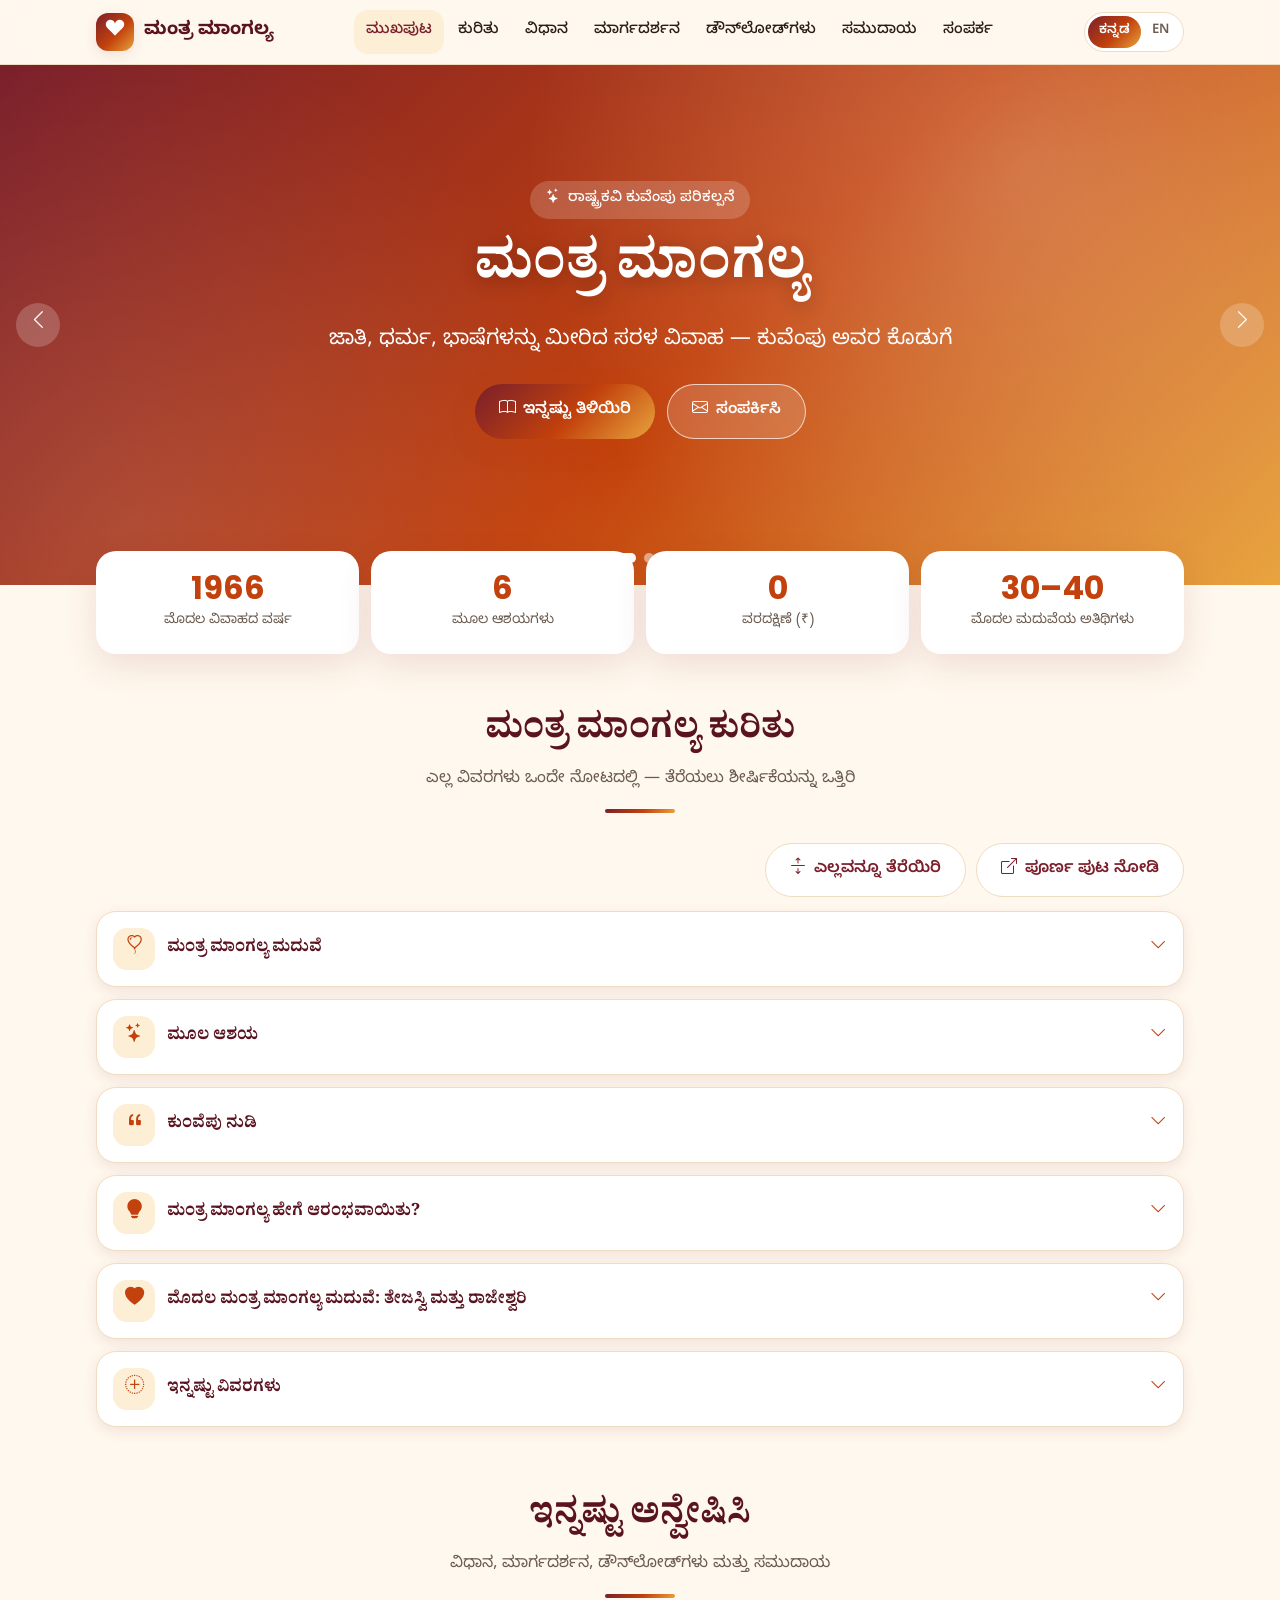
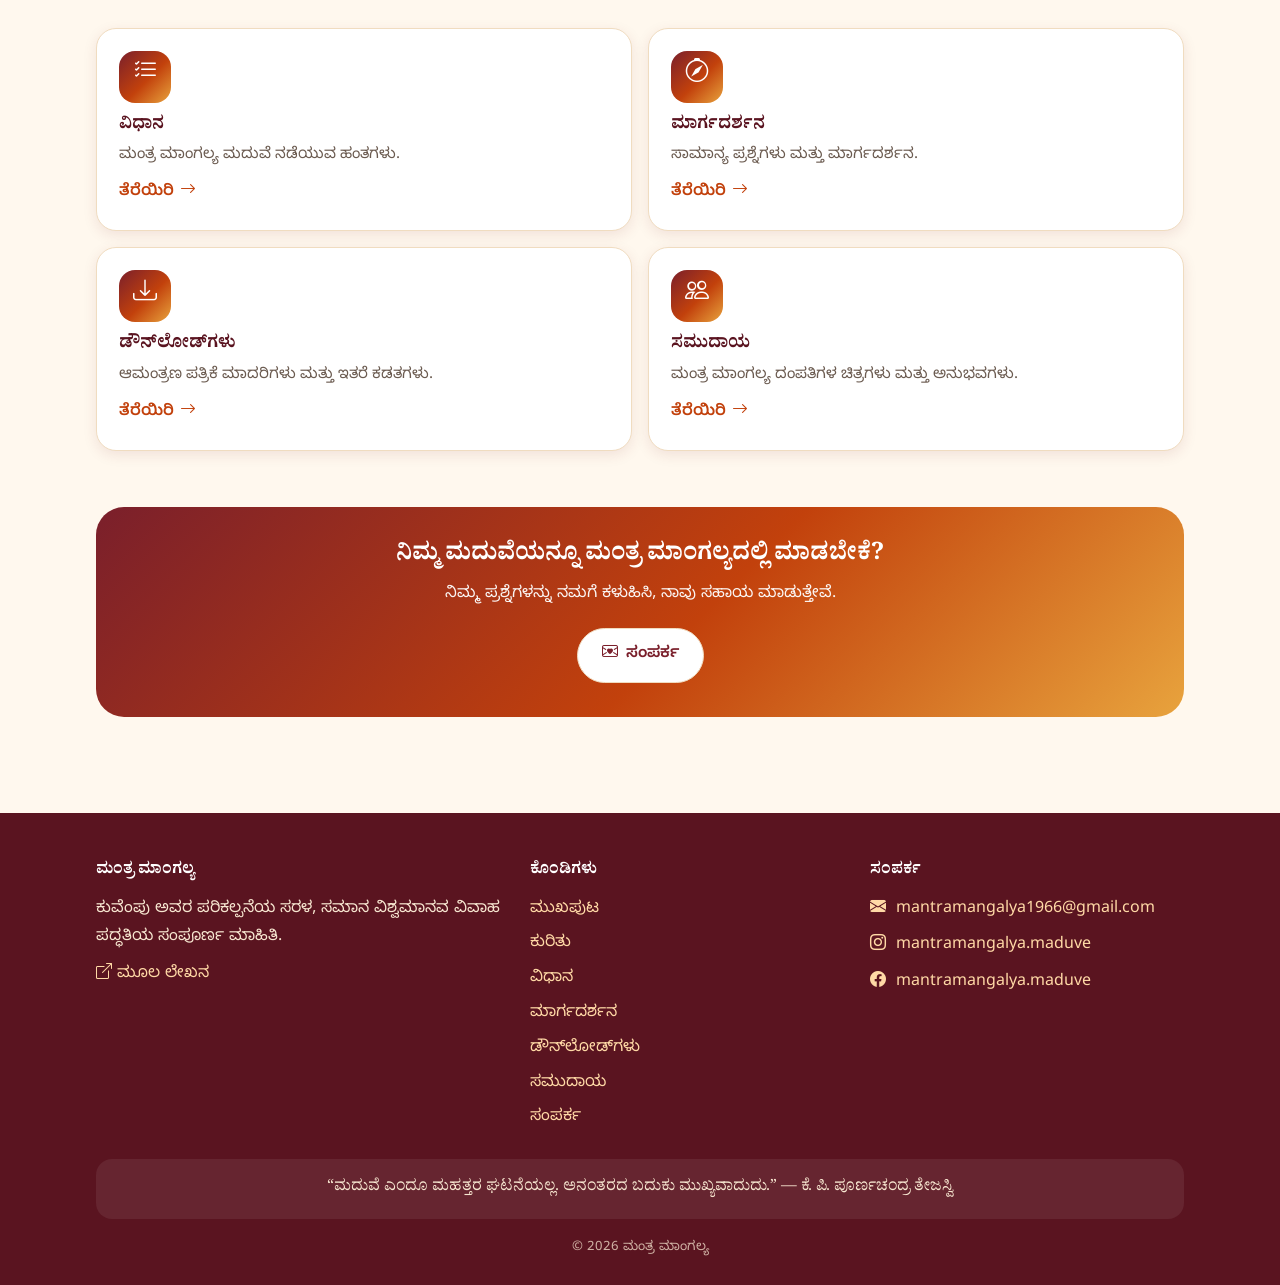
==== frontend/index.html @ cd2348ca "Add files via upload" ====
<!DOCTYPE html>
<html lang="kn">
<head>
<meta charset="utf-8">
<meta name="viewport" content="width=device-width, initial-scale=1, viewport-fit=cover">
<title>ಮಂತ್ರ ಮಾಂಗಲ್ಯ | Mantra Mangalya</title>
<meta name="description" content="ಮಂತ್ರ ಮಾಂಗಲ್ಯ — ಕುವೆಂಪು ಅವರ ಸರಳ ವಿಶ್ವಮಾನವ ವಿವಾಹ ಪದ್ಧತಿ. Mantra Mangalya — Kuvempu's simple universal wedding tradition.">
<meta name="theme-color" content="#7a1f2b">
<link rel="icon" href="favicon.svg" type="image/svg+xml">
<link rel="preconnect" href="https://fonts.googleapis.com"><link rel="preconnect" href="https://fonts.gstatic.com" crossorigin>
<link href="https://fonts.googleapis.com/css2?family=Noto+Sans+Kannada:wght@400;500;700&family=Noto+Serif+Kannada:wght@600;700&family=Poppins:wght@400;600;700&display=swap" rel="stylesheet">
<link rel="stylesheet" href="https://cdn.jsdelivr.net/npm/bootstrap-icons@1.11.3/font/bootstrap-icons.min.css">
<link rel="stylesheet" href="css/style.css">
</head>
<body data-page="home">
<div id="app-header"></div>
<main id="main">
  <section class="hero" id="heroSlider" aria-roledescription="carousel">
    <span class="float f1"></span><span class="float f2"></span><span class="float f3"></span>
    <div class="slides">
      <div class="slide"><div class="wrap">
        <span class="badge"><i class="bi bi-stars"></i><span data-i18n="hero.s1.badge"></span></span>
        <h1 data-i18n="hero.s1.title"></h1><p data-i18n="hero.s1.text"></p>
        <div class="ctas"><a class="btn btn-primary" href="#about"><i class="bi bi-book"></i><span data-i18n="hero.cta1"></span></a><a class="btn btn-ghost" href="contact.html"><i class="bi bi-envelope"></i><span data-i18n="hero.cta2"></span></a></div>
      </div></div>
      <div class="slide"><div class="wrap">
        <span class="badge"><i class="bi bi-calendar-heart"></i><span data-i18n="hero.s2.badge"></span></span>
        <h2 data-i18n="hero.s2.title"></h2><p data-i18n="hero.s2.text"></p>
        <div class="ctas"><a class="btn btn-primary" href="about.html#first"><i class="bi bi-heart-fill"></i><span data-i18n="hero.cta1"></span></a></div>
      </div></div>
      <div class="slide"><div class="wrap">
        <span class="badge"><i class="bi bi-quote"></i><span data-i18n="hero.s3.badge"></span></span>
        <h2 data-i18n="hero.s3.title"></h2><p data-i18n="hero.s3.text"></p>
        <div class="ctas"><a class="btn btn-primary" href="about.html"><i class="bi bi-arrow-right-circle"></i><span data-i18n="hero.cta1"></span></a></div>
      </div></div>
    </div>
    <button class="s-arrow s-prev" data-i18n-aria="slider.prev" aria-label="Previous"><i class="bi bi-chevron-left"></i></button>
    <button class="s-arrow s-next" data-i18n-aria="slider.next" aria-label="Next"><i class="bi bi-chevron-right"></i></button>
    <div class="dots"></div>
  </section>

  <div class="wrap stats"><div class="stats-grid">
    <div class="stat reveal"><b data-count="1966">0</b><span data-i18n="stat.year"></span></div>
    <div class="stat reveal"><b data-count="6">0</b><span data-i18n="stat.ideals"></span></div>
    <div class="stat reveal"><b data-count="0">0</b><span data-i18n="stat.dowry"></span></div>
    <div class="stat reveal"><b>30–40</b><span data-i18n="stat.guests"></span></div>
  </div></div>

  <section class="block" id="about"><div class="wrap">
    <div class="sec-head"><h2 data-i18n="home.about.title"></h2><p data-i18n="home.about.sub"></p></div>
    <div class="acc-tools">
      <button class="btn btn-light" id="expandAll"><i class="bi bi-arrows-expand"></i><span data-i18n="btn.expand"></span></button>
      <a class="btn btn-light" href="about.html"><i class="bi bi-box-arrow-up-right"></i><span data-i18n="btn.readfull"></span></a>
    </div>
    <div id="aboutBox" data-mode="accordion"></div>
  </div></section>

  <section class="block" style="padding-top:0"><div class="wrap">
    <div class="sec-head"><h2 data-i18n="home.explore.title"></h2><p data-i18n="home.explore.sub"></p></div>
    <div class="cards">
      <a class="card reveal" href="procedure.html"><div class="ic"><i class="bi bi-list-check"></i></div><h3 data-i18n="nav.procedure"></h3><p data-i18n="card.procedure"></p><span class="more"><span data-i18n="card.open"></span> <i class="bi bi-arrow-right"></i></span></a>
      <a class="card reveal" href="guidance.html"><div class="ic"><i class="bi bi-compass"></i></div><h3 data-i18n="nav.guidance"></h3><p data-i18n="card.guidance"></p><span class="more"><span data-i18n="card.open"></span> <i class="bi bi-arrow-right"></i></span></a>
      <a class="card reveal" href="downloads.html"><div class="ic"><i class="bi bi-download"></i></div><h3 data-i18n="nav.downloads"></h3><p data-i18n="card.downloads"></p><span class="more"><span data-i18n="card.open"></span> <i class="bi bi-arrow-right"></i></span></a>
      <a class="card reveal" href="community.html"><div class="ic"><i class="bi bi-people"></i></div><h3 data-i18n="nav.community"></h3><p data-i18n="card.community"></p><span class="more"><span data-i18n="card.open"></span> <i class="bi bi-arrow-right"></i></span></a>
    </div>
  </div></section>

  <section class="block" style="padding-top:0"><div class="wrap"><div class="cta-band reveal">
    <h2 data-i18n="cta.title"></h2><p data-i18n="cta.text"></p>
    <a class="btn btn-light" href="contact.html"><i class="bi bi-envelope-heart"></i><span data-i18n="nav.contact"></span></a>
  </div></div></section>
</main>
<div id="app-footer"></div>
<script src="js/config.js"></script>
<script src="js/i18n.js"></script>
<script src="js/about-content.js"></script>
<script src="js/app.js"></script>
</body>
</html>
---- frontend/css/style.css ----
/* Mantra Mangalya - mobile-first styles */
:root{
  --saffron:#e8590c;--saffron-d:#c2410c;--maroon:#7a1f2b;--maroon-d:#5a1420;--gold:#d9a441;
  --cream:#fff8ee;--cream-2:#fdeed6;--ink:#2b1d16;--muted:#6b5b50;--card:#ffffff;--line:#f0dcc0;
  --radius:20px;--shadow:0 12px 34px rgba(122,31,43,.12);--shadow-s:0 4px 14px rgba(122,31,43,.10);
  --grad:linear-gradient(135deg,#7a1f2b 0%,#c2410c 55%,#e8a33d 100%);
  --wrap:1120px;
}
*,*::before,*::after{box-sizing:border-box;margin:0;padding:0}
html{scroll-behavior:smooth;-webkit-text-size-adjust:100%;scroll-padding-top:84px}
body{font-family:'Noto Sans Kannada','Poppins',system-ui,-apple-system,'Segoe UI',sans-serif;background:var(--cream);color:var(--ink);line-height:1.8;overflow-x:hidden;font-size:16px}
img{max-width:100%;display:block}
a{color:var(--maroon);text-decoration:none}
button{font:inherit;cursor:pointer;border:0;background:none;color:inherit}
h1,h2,h3{font-family:'Noto Serif Kannada','Poppins',serif;line-height:1.35;color:var(--maroon-d)}
.wrap{width:100%;max-width:var(--wrap);margin:0 auto;padding:0 16px}
.sr-only{position:absolute;width:1px;height:1px;overflow:hidden;clip:rect(0 0 0 0)}
:focus-visible{outline:3px solid var(--gold);outline-offset:2px}

/* Header */
.site-header{position:sticky;top:0;z-index:50;background:rgba(255,248,238,.88);backdrop-filter:blur(14px);-webkit-backdrop-filter:blur(14px);border-bottom:1px solid var(--line);transition:box-shadow .3s}
.site-header.scrolled{box-shadow:var(--shadow-s)}
.bar{display:flex;align-items:center;justify-content:space-between;height:64px;gap:10px}
.brand{display:flex;align-items:center;gap:10px;font-weight:700;font-size:1.15rem;color:var(--maroon-d)}
.brand-mark{width:38px;height:38px;border-radius:12px;background:var(--grad);display:grid;place-items:center;color:#fff;font-size:1.15rem;box-shadow:var(--shadow-s)}
.actions{display:flex;align-items:center;gap:8px}
.lang-toggle{display:flex;background:#fff;border:1px solid var(--line);border-radius:999px;padding:3px;font-size:.82rem;font-weight:600}
.lang-toggle span{padding:4px 11px;border-radius:999px;transition:.25s;color:var(--muted)}
.lang-toggle span.on{background:var(--grad);color:#fff}
.burger{width:42px;height:42px;border-radius:12px;font-size:1.6rem;display:grid;place-items:center;background:#fff;border:1px solid var(--line)}
.nav{position:fixed;inset:64px 0 auto 0;background:var(--cream);padding:10px 16px 20px;display:flex;flex-direction:column;gap:4px;transform:translateY(-12px);opacity:0;visibility:hidden;transition:.28s;border-bottom:1px solid var(--line);box-shadow:var(--shadow)}
.nav.open{transform:none;opacity:1;visibility:visible}
.nav a{display:flex;align-items:center;gap:10px;padding:12px 14px;border-radius:14px;font-weight:500;color:var(--ink)}
.nav a i{color:var(--saffron);font-size:1.1rem}
.nav a.active,.nav a:hover{background:var(--cream-2);color:var(--maroon)}
@media(min-width:900px){
  .burger{display:none}
  .nav{position:static;flex-direction:row;padding:0;opacity:1;visibility:visible;transform:none;background:none;border:0;box-shadow:none;gap:2px}
  .nav a{padding:8px 12px;font-size:.95rem}
  .nav a i{display:none}
}

/* Buttons */
.btn{display:inline-flex;align-items:center;justify-content:center;gap:8px;padding:12px 24px;border-radius:999px;font-weight:600;transition:transform .2s,box-shadow .2s,background .2s;position:relative;overflow:hidden}
.btn:active{transform:scale(.97)}
.btn-primary{background:var(--grad);color:#fff;box-shadow:0 8px 22px rgba(194,65,12,.35)}
.btn-primary:hover{transform:translateY(-2px);box-shadow:0 12px 28px rgba(194,65,12,.45)}
.btn-ghost{background:rgba(255,255,255,.15);color:#fff;border:1.5px solid rgba(255,255,255,.7)}
.btn-ghost:hover{background:rgba(255,255,255,.28)}
.btn-light{background:#fff;color:var(--maroon);border:1px solid var(--line)}
.btn-light:hover{background:var(--cream-2)}
.btn[disabled]{opacity:.7;pointer-events:none}

/* Hero slider */
.hero{position:relative;overflow:hidden;background:var(--maroon-d);color:#fff;min-height:520px}
.slides{position:relative;min-height:520px}
.slide{position:absolute;inset:0;display:flex;align-items:center;opacity:0;visibility:hidden;transition:opacity .9s,visibility .9s;background:var(--grad)}
.slide:nth-child(2){background:linear-gradient(135deg,#3b0f18,#8a2a2f 50%,#d9a441)}
.slide:nth-child(3){background:linear-gradient(135deg,#7c2d12,#e8590c 60%,#fbbf24)}
.slide.on{opacity:1;visibility:visible}
.slide::before{content:"";position:absolute;inset:0;background:radial-gradient(circle at 80% 20%,rgba(255,255,255,.22),transparent 45%),radial-gradient(circle at 10% 90%,rgba(255,255,255,.12),transparent 40%)}
.slide .wrap{position:relative;padding-top:40px;padding-bottom:70px;max-width:860px;text-align:center}
.slide h1,.slide h2{color:#fff;font-size:clamp(1.9rem,6.5vw,3.4rem);margin-bottom:14px;text-shadow:0 3px 18px rgba(0,0,0,.25)}
.slide p{font-size:clamp(1rem,3.2vw,1.3rem);opacity:.96;max-width:680px;margin:0 auto 24px}
.slide .ctas{display:flex;gap:12px;justify-content:center;flex-wrap:wrap}
.slide .badge{display:inline-flex;gap:8px;align-items:center;background:rgba(255,255,255,.18);padding:6px 16px;border-radius:999px;margin-bottom:16px;font-size:.9rem;font-weight:500}
.slide.on .wrap>*{animation:rise .8s both}
.slide.on .wrap>*:nth-child(2){animation-delay:.12s}.slide.on .wrap>*:nth-child(3){animation-delay:.24s}.slide.on .wrap>*:nth-child(4){animation-delay:.36s}
.s-arrow{position:absolute;top:50%;transform:translateY(-50%);width:44px;height:44px;border-radius:50%;background:rgba(255,255,255,.2);color:#fff;font-size:1.3rem;display:none;place-items:center;z-index:3;backdrop-filter:blur(6px)}
.s-arrow:hover{background:rgba(255,255,255,.35)}
.s-prev{left:16px}.s-next{right:16px}
@media(min-width:700px){.s-arrow{display:grid}}
.dots{position:absolute;bottom:22px;left:0;right:0;display:flex;justify-content:center;gap:8px;z-index:3}
.dots button{width:10px;height:10px;border-radius:99px;background:rgba(255,255,255,.5);transition:.3s}
.dots button.on{width:28px;background:#fff}
.float{position:absolute;border-radius:50%;background:rgba(255,255,255,.08);animation:floaty 9s ease-in-out infinite;pointer-events:none}
.f1{width:180px;height:180px;top:-50px;left:-40px}.f2{width:120px;height:120px;bottom:30px;right:6%;animation-delay:-3s}.f3{width:70px;height:70px;top:35%;right:20%;animation-delay:-5s}
@keyframes floaty{50%{transform:translateY(-22px) scale(1.06)}}
@keyframes rise{from{opacity:0;transform:translateY(24px)}to{opacity:1;transform:none}}

/* Sections */
section.block{padding:56px 0}
.sec-head{text-align:center;margin-bottom:30px}
.sec-head h2{font-size:clamp(1.5rem,5vw,2.2rem)}
.sec-head p{color:var(--muted);max-width:620px;margin:8px auto 0}
.sec-head::after{content:"";display:block;width:70px;height:4px;border-radius:9px;background:var(--grad);margin:14px auto 0}
.page-hero{background:var(--grad);color:#fff;text-align:center;padding:48px 0 54px;position:relative;overflow:hidden}
.page-hero h1{color:#fff;font-size:clamp(1.8rem,6vw,2.8rem)}
.page-hero p{opacity:.95;max-width:640px;margin:8px auto 0}
.page-hero .ic{width:64px;height:64px;border-radius:20px;background:rgba(255,255,255,.2);display:grid;place-items:center;font-size:1.9rem;margin:0 auto 14px;animation:floaty 6s ease-in-out infinite}

/* Stats */
.stats{margin-top:-34px;position:relative;z-index:4}
.stats-grid{display:grid;grid-template-columns:repeat(2,1fr);gap:12px}
.stat{background:#fff;border-radius:var(--radius);padding:18px 10px;text-align:center;box-shadow:var(--shadow)}
.stat b{display:block;font-family:'Poppins',sans-serif;font-size:2rem;color:var(--saffron-d);line-height:1.2}
.stat span{font-size:.85rem;color:var(--muted)}
@media(min-width:760px){.stats-grid{grid-template-columns:repeat(4,1fr)}}

/* Accordion */
.acc-tools{display:flex;justify-content:flex-end;gap:10px;margin-bottom:14px}
.acc{background:#fff;border:1px solid var(--line);border-radius:var(--radius);margin-bottom:12px;box-shadow:var(--shadow-s);overflow:hidden;transition:box-shadow .3s}
.acc.open{box-shadow:var(--shadow);border-color:#e8c48a}
.acc-head{width:100%;display:flex;align-items:center;gap:12px;padding:16px;text-align:left;font-weight:700;font-size:1.05rem;color:var(--maroon-d)}
.acc-ic{flex:none;width:42px;height:42px;border-radius:14px;background:var(--cream-2);display:grid;place-items:center;color:var(--saffron-d);font-size:1.2rem}
.acc-title{flex:1;font-family:'Noto Serif Kannada','Poppins',serif;line-height:1.4}
.chev{transition:transform .35s;color:var(--saffron-d)}
.acc.open .chev{transform:rotate(180deg)}
.acc-panel{display:grid;grid-template-rows:0fr;transition:grid-template-rows .4s ease}
.acc.open .acc-panel{grid-template-rows:1fr}
.acc-inner{overflow:hidden;min-height:0}
.acc-body{padding:4px 18px 22px}

/* About content */
.about-sec{background:#fff;border:1px solid var(--line);border-radius:var(--radius);padding:24px 18px;margin-bottom:22px;box-shadow:var(--shadow-s)}
.about-sec>h2{display:flex;align-items:center;gap:12px;font-size:1.35rem;margin-bottom:14px}
.about-sec>h2 .acc-ic{width:46px;height:46px}
.prose p{margin-bottom:14px;text-align:justify;hyphens:auto}
.prose p:last-child{margin-bottom:0}
.img-frame{position:relative;border-radius:16px;overflow:hidden;background:linear-gradient(135deg,var(--cream-2),#fff);border:1px dashed #e8c48a;aspect-ratio:4/3;box-shadow:var(--shadow-s)}
.img-frame img{width:100%;height:100%;object-fit:cover;transition:transform .6s}
.img-frame:hover img{transform:scale(1.04)}
.img-frame figcaption{position:absolute;left:0;right:0;bottom:0;padding:8px 12px;background:linear-gradient(transparent,rgba(0,0,0,.6));color:#fff;font-size:.82rem}
.img-frame.tall{aspect-ratio:3/4}
.img-frame.wide{aspect-ratio:16/10}
.split{display:grid;gap:20px;align-items:start}
@media(min-width:800px){.split{grid-template-columns:320px 1fr}.split.rev{grid-template-columns:1fr 320px}.split.rev>:first-child{order:2}}
.gallery2{display:grid;grid-template-columns:1fr;gap:14px;margin-bottom:18px}
@media(min-width:640px){.gallery2{grid-template-columns:1fr 1fr}}
.ideals{display:grid;gap:12px}
@media(min-width:640px){.ideals{grid-template-columns:1fr 1fr}}
.ideal{display:flex;gap:12px;padding:14px;border-radius:16px;background:var(--cream);border:1px solid var(--line);transition:transform .25s,box-shadow .25s}
.ideal:hover{transform:translateY(-3px);box-shadow:var(--shadow-s)}
.ideal i{flex:none;width:40px;height:40px;border-radius:12px;background:var(--grad);color:#fff;display:grid;place-items:center;font-size:1.1rem}
.ideal h3{font-size:1rem;margin-bottom:2px}
.ideal p{font-size:.93rem;color:var(--muted);line-height:1.6}
blockquote.quote{position:relative;padding:22px 20px 20px 22px;background:linear-gradient(135deg,#fff3dc,#fff);border-left:5px solid var(--saffron);border-radius:0 16px 16px 0;font-family:'Noto Serif Kannada',serif;font-size:1.02rem;color:var(--maroon-d);text-align:justify}
blockquote.quote::before{content:"\201C";position:absolute;top:-6px;left:10px;font-size:3.5rem;color:var(--gold);opacity:.6;line-height:1}
.placeholder-box{border:2px dashed #e8c48a;border-radius:16px;padding:26px 16px;text-align:center;color:var(--muted);background:repeating-linear-gradient(45deg,#fffaf1,#fffaf1 12px,#fff6e6 12px,#fff6e6 24px)}
.placeholder-box i{font-size:2rem;color:var(--saffron);display:block;margin-bottom:6px}

/* Cards */
.cards{display:grid;gap:16px;grid-template-columns:1fr}
@media(min-width:600px){.cards{grid-template-columns:repeat(2,1fr)}}
@media(min-width:960px){.cards.c3{grid-template-columns:repeat(3,1fr)}}
.card{background:#fff;border:1px solid var(--line);border-radius:var(--radius);padding:22px;box-shadow:var(--shadow-s);transition:transform .3s,box-shadow .3s;display:block;color:inherit}
a.card:hover,.card.hover:hover{transform:translateY(-6px);box-shadow:var(--shadow)}
.card .ic{width:52px;height:52px;border-radius:16px;background:var(--grad);color:#fff;display:grid;place-items:center;font-size:1.5rem;margin-bottom:12px}
.card h3{font-size:1.1rem;margin-bottom:6px}
.card p{color:var(--muted);font-size:.95rem;line-height:1.65}
.card .more{display:inline-flex;gap:6px;align-items:center;margin-top:10px;font-weight:600;color:var(--saffron-d)}

/* CTA band */
.cta-band{background:var(--grad);color:#fff;border-radius:28px;padding:34px 20px;text-align:center;position:relative;overflow:hidden}
.cta-band h2{color:#fff;font-size:1.5rem;margin-bottom:8px}
.cta-band p{opacity:.95;margin-bottom:18px}

/* Timeline (procedure) */
.timeline{position:relative;padding-left:34px}
.timeline::before{content:"";position:absolute;left:14px;top:6px;bottom:6px;width:3px;background:linear-gradient(var(--saffron),var(--gold));border-radius:9px}
.tl-item{position:relative;background:#fff;border:1px solid var(--line);border-radius:var(--radius);padding:18px;margin-bottom:16px;box-shadow:var(--shadow-s)}
.tl-item .n{position:absolute;left:-34px;top:16px;width:30px;height:30px;border-radius:50%;background:var(--grad);color:#fff;display:grid;place-items:center;font-weight:700;font-size:.85rem;font-family:'Poppins',sans-serif;box-shadow:0 0 0 5px var(--cream)}
.tl-item h3{font-size:1.05rem;display:flex;align-items:center;gap:8px;margin-bottom:4px}
.tl-item h3 i{color:var(--saffron)}
.tl-item p{color:var(--muted);font-size:.95rem}
.soon{display:inline-block;margin-top:8px;padding:2px 12px;border-radius:99px;background:var(--cream-2);color:var(--saffron-d);font-size:.78rem;font-weight:600}

/* Downloads / community */
.toolbar{display:flex;flex-wrap:wrap;gap:10px;margin-bottom:18px}
.search{flex:1 1 220px;position:relative}
.search i{position:absolute;left:14px;top:50%;transform:translateY(-50%);color:var(--muted)}
.search input{width:100%;padding:12px 14px 12px 40px;border-radius:999px;border:1.5px solid var(--line);background:#fff;font:inherit}
.chips{display:flex;gap:8px;flex-wrap:wrap}
.chip{padding:8px 16px;border-radius:999px;background:#fff;border:1.5px solid var(--line);font-size:.88rem;font-weight:500;transition:.2s}
.chip.on{background:var(--grad);color:#fff;border-color:transparent}
.file{display:flex;flex-direction:column}
.file .thumb{aspect-ratio:16/10;border-radius:14px;background:var(--cream-2);margin-bottom:12px;overflow:hidden;display:grid;place-items:center;font-size:2.6rem;color:var(--saffron)}
.file .thumb img{width:100%;height:100%;object-fit:cover}
.file h3{font-size:1rem;word-break:break-word;margin-bottom:2px}
.file .meta{font-size:.8rem;color:var(--muted);margin-bottom:12px}
.file .row{display:flex;gap:8px;margin-top:auto}
.file .btn{padding:8px 16px;font-size:.88rem;flex:1}
.skeleton{background:linear-gradient(90deg,#f5e7cf 25%,#fff3df 37%,#f5e7cf 63%);background-size:400% 100%;animation:shimmer 1.4s infinite;border-radius:var(--radius);min-height:210px}
@keyframes shimmer{0%{background-position:100% 50%}100%{background-position:0 50%}}
.masonry{columns:2;column-gap:12px}
@media(min-width:760px){.masonry{columns:3}}
@media(min-width:1000px){.masonry{columns:4}}
.masonry button{display:block;width:100%;margin-bottom:12px;border-radius:14px;overflow:hidden;box-shadow:var(--shadow-s);break-inside:avoid;background:var(--cream-2)}
.masonry img{width:100%;transition:transform .5s}
.masonry button:hover img{transform:scale(1.06)}
.lightbox{position:fixed;inset:0;background:rgba(20,8,10,.92);z-index:100;display:none;place-items:center;padding:16px}
.lightbox.open{display:grid;animation:fade .25s}
.lightbox img{max-height:86vh;max-width:100%;border-radius:12px}
.lightbox .x{position:absolute;top:14px;right:14px;width:44px;height:44px;border-radius:50%;background:rgba(255,255,255,.2);color:#fff;font-size:1.4rem}
@keyframes fade{from{opacity:0}}
.empty-state{text-align:center;color:var(--muted);padding:10px}

/* FAQ placeholders reuse .acc */

/* Contact */
.social-grid{display:grid;gap:14px;grid-template-columns:1fr}
@media(min-width:700px){.social-grid{grid-template-columns:repeat(3,1fr)}}
.social{display:flex;align-items:center;gap:14px;background:#fff;border:1px solid var(--line);padding:16px;border-radius:var(--radius);box-shadow:var(--shadow-s);transition:.3s;color:var(--ink);min-width:0}
.social:hover{transform:translateY(-5px);box-shadow:var(--shadow)}
.social .ic{flex:none;width:52px;height:52px;border-radius:16px;display:grid;place-items:center;color:#fff;font-size:1.6rem}
.ic.mail{background:linear-gradient(135deg,#ea4335,#f59e0b)}
.ic.insta{background:linear-gradient(45deg,#f09433,#dc2743,#bc1888)}
.ic.fb{background:linear-gradient(135deg,#1877f2,#0b5ed7)}
.social small{display:block;color:var(--muted);line-height:1.3}
.social b{display:block;word-break:break-all;font-size:.95rem;line-height:1.35}
.form-card{background:#fff;border:1px solid var(--line);border-radius:26px;padding:22px 18px;box-shadow:var(--shadow);max-width:760px;margin:0 auto}
.field{margin-bottom:16px}
.field label{display:block;font-weight:600;margin-bottom:5px;font-size:.95rem}
.field label .req{color:#c62828}
.field input,.field select,.field textarea{width:100%;padding:12px 14px;border-radius:14px;border:1.5px solid var(--line);background:var(--cream);font:inherit;color:var(--ink);transition:border .2s,box-shadow .2s}
.field textarea{min-height:130px;resize:vertical}
.field input:focus,.field select:focus,.field textarea:focus{outline:0;border-color:var(--saffron);box-shadow:0 0 0 4px rgba(232,89,12,.15);background:#fff}
.field.invalid input,.field.invalid select,.field.invalid textarea{border-color:#c62828;background:#fff5f5}
.err{color:#c62828;font-size:.84rem;margin-top:4px;display:none}
.field.invalid .err{display:block}
.hint{font-size:.78rem;color:var(--muted);text-align:right}
.hp{position:absolute;left:-9999px;opacity:0}
.alert{border-radius:16px;padding:14px 16px;margin-bottom:16px;display:none;gap:10px;align-items:flex-start}
.alert.show{display:flex}
.alert.ok{background:#e8f6ec;color:#17613a;border:1px solid #bfe3cb}
.alert.bad{background:#fdeaea;color:#8b1c1c;border:1px solid #f3c3c3}
.spin{width:18px;height:18px;border:3px solid rgba(255,255,255,.4);border-top-color:#fff;border-radius:50%;animation:rot .7s linear infinite}
@keyframes rot{to{transform:rotate(360deg)}}

/* Footer */
.site-footer{background:var(--maroon-d);color:#f7e6d0;padding:44px 0 24px;margin-top:40px}
.site-footer a{color:#ffd9a6}
.foot-grid{display:grid;gap:26px}
@media(min-width:800px){.foot-grid{grid-template-columns:1.3fr 1fr 1fr}}
.site-footer h4{color:#fff;margin-bottom:10px;font-family:'Noto Serif Kannada',serif}
.foot-links{list-style:none;display:grid;gap:6px}
.foot-social{display:flex;flex-direction:column;gap:8px}
.foot-social a{display:flex;gap:10px;align-items:center;word-break:break-all}
.foot-quote{margin-top:26px;padding:16px;border-radius:16px;background:rgba(255,255,255,.07);text-align:center;font-family:'Noto Serif Kannada',serif;font-size:.98rem}
.copy{text-align:center;margin-top:18px;font-size:.82rem;opacity:.75}
.to-top{position:fixed;right:16px;bottom:18px;width:46px;height:46px;border-radius:50%;background:var(--grad);color:#fff;font-size:1.3rem;display:grid;place-items:center;box-shadow:var(--shadow);opacity:0;visibility:hidden;transform:translateY(12px);transition:.3s;z-index:40}
.to-top.show{opacity:1;visibility:visible;transform:none}

/* Reveal */
.reveal{opacity:0;transform:translateY(26px);transition:opacity .7s ease,transform .7s ease}
.reveal.in{opacity:1;transform:none}
@media(prefers-reduced-motion:reduce){*{animation:none!important;transition:none!important}.reveal{opacity:1;transform:none}html{scroll-behavior:auto}}
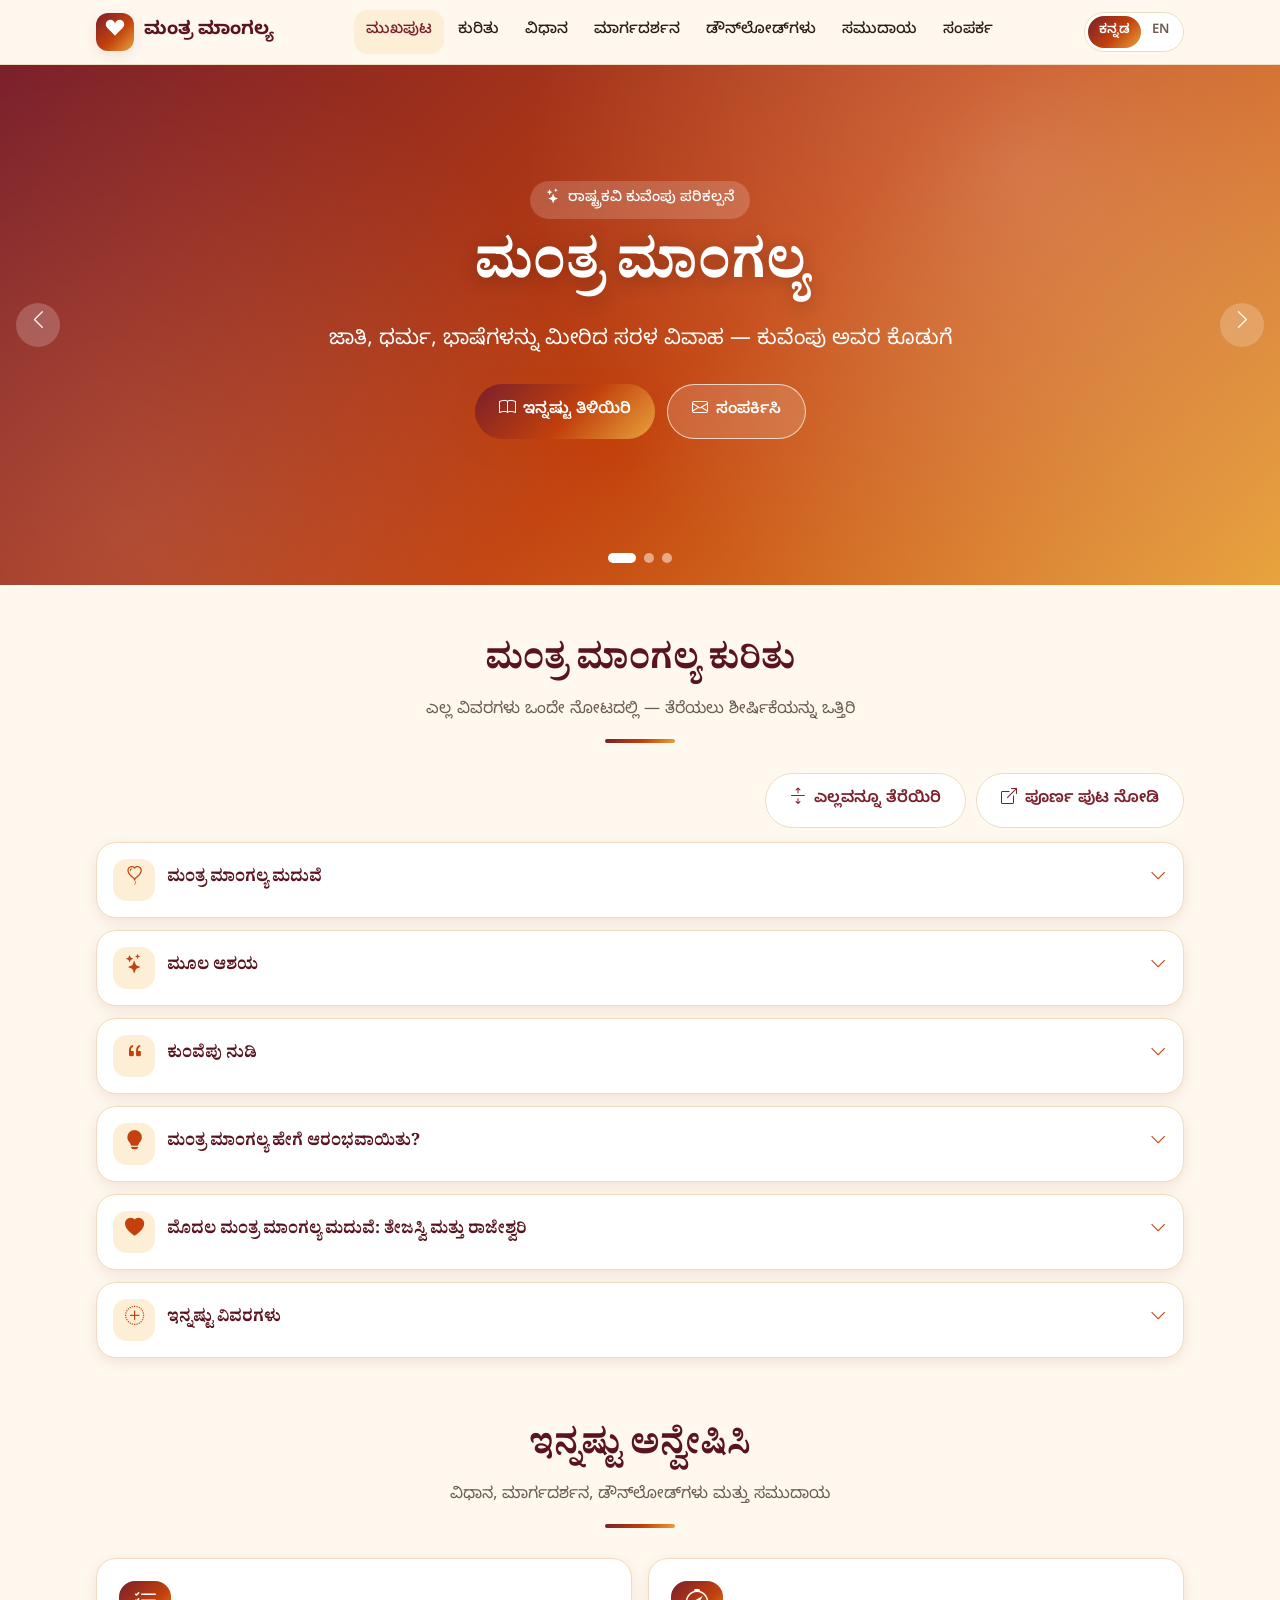
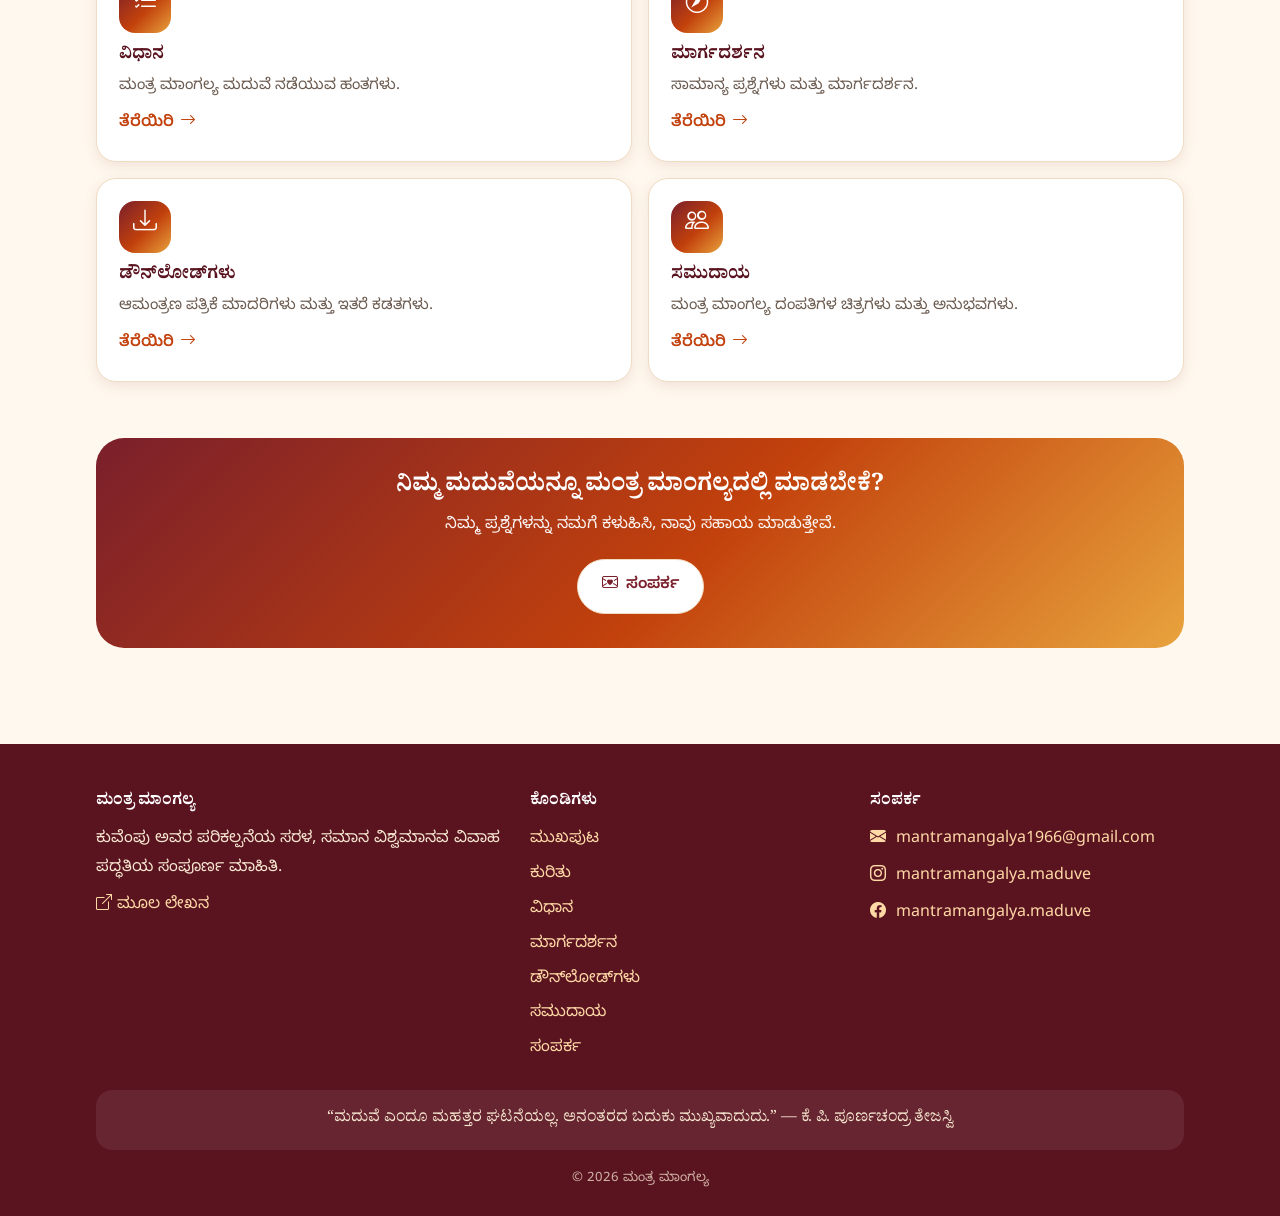
==== commit 1d8750b8: "Add files via upload" ====
--- a/frontend/index.html
+++ b/frontend/index.html
@@ -3,8 +3,8 @@
 <head>
 <meta charset="utf-8">
 <meta name="viewport" content="width=device-width, initial-scale=1, viewport-fit=cover">
-<title>ಮಂತ್ರ ಮಾಂಗಲ್ಯ | Mantra Mangalya</title>
-<meta name="description" content="ಮಂತ್ರ ಮಾಂಗಲ್ಯ — ಕುವೆಂಪು ಅವರ ಸರಳ ವಿಶ್ವಮಾನವ ವಿವಾಹ ಪದ್ಧತಿ. Mantra Mangalya — Kuvempu's simple universal wedding tradition.">
+<title>ಮಂತ್ರ ಮಾಂಗಲ್ಯ | Kuvempu Mantra Mangalya</title>
+<meta name="description" content="ಮಂತ್ರ ಮಾಂಗಲ್ಯ — ಕುವೆಂಪು ಅವರ ಸರಳ ವಿಶ್ವಮಾನವ ವಿವಾಹ ಪದ್ಧತಿ. Kuvempu Mantra Mangalya — simple universal wedding tradition.">
 <meta name="theme-color" content="#7a1f2b">
 <link rel="icon" href="favicon.svg" type="image/svg+xml">
 <link rel="preconnect" href="https://fonts.googleapis.com"><link rel="preconnect" href="https://fonts.gstatic.com" crossorigin>
@@ -21,17 +21,17 @@
       <div class="slide"><div class="wrap">
         <span class="badge"><i class="bi bi-stars"></i><span data-i18n="hero.s1.badge"></span></span>
         <h1 data-i18n="hero.s1.title"></h1><p data-i18n="hero.s1.text"></p>
-        <div class="ctas"><a class="btn btn-primary" href="#about"><i class="bi bi-book"></i><span data-i18n="hero.cta1"></span></a><a class="btn btn-ghost" href="contact.html"><i class="bi bi-envelope"></i><span data-i18n="hero.cta2"></span></a></div>
+        <div class="ctas"><a class="btn btn-primary" href="#about"><i class="bi bi-book"></i><span data-i18n="hero.cta1"></span></a><a class="btn btn-ghost" href="contact/"><i class="bi bi-envelope"></i><span data-i18n="hero.cta2"></span></a></div>
       </div></div>
       <div class="slide"><div class="wrap">
         <span class="badge"><i class="bi bi-calendar-heart"></i><span data-i18n="hero.s2.badge"></span></span>
         <h2 data-i18n="hero.s2.title"></h2><p data-i18n="hero.s2.text"></p>
-        <div class="ctas"><a class="btn btn-primary" href="about.html#first"><i class="bi bi-heart-fill"></i><span data-i18n="hero.cta1"></span></a></div>
+        <div class="ctas"><a class="btn btn-primary" href="about/#first"><i class="bi bi-heart-fill"></i><span data-i18n="hero.cta1"></span></a></div>
       </div></div>
       <div class="slide"><div class="wrap">
         <span class="badge"><i class="bi bi-quote"></i><span data-i18n="hero.s3.badge"></span></span>
         <h2 data-i18n="hero.s3.title"></h2><p data-i18n="hero.s3.text"></p>
-        <div class="ctas"><a class="btn btn-primary" href="about.html"><i class="bi bi-arrow-right-circle"></i><span data-i18n="hero.cta1"></span></a></div>
+        <div class="ctas"><a class="btn btn-primary" href="about/"><i class="bi bi-arrow-right-circle"></i><span data-i18n="hero.cta1"></span></a></div>
       </div></div>
     </div>
     <button class="s-arrow s-prev" data-i18n-aria="slider.prev" aria-label="Previous"><i class="bi bi-chevron-left"></i></button>
@@ -39,18 +39,12 @@
     <div class="dots"></div>
   </section>
 
-  <div class="wrap stats"><div class="stats-grid">
-    <div class="stat reveal"><b data-count="1966">0</b><span data-i18n="stat.year"></span></div>
-    <div class="stat reveal"><b data-count="6">0</b><span data-i18n="stat.ideals"></span></div>
-    <div class="stat reveal"><b data-count="0">0</b><span data-i18n="stat.dowry"></span></div>
-    <div class="stat reveal"><b>30–40</b><span data-i18n="stat.guests"></span></div>
-  </div></div>
 
   <section class="block" id="about"><div class="wrap">
     <div class="sec-head"><h2 data-i18n="home.about.title"></h2><p data-i18n="home.about.sub"></p></div>
     <div class="acc-tools">
       <button class="btn btn-light" id="expandAll"><i class="bi bi-arrows-expand"></i><span data-i18n="btn.expand"></span></button>
-      <a class="btn btn-light" href="about.html"><i class="bi bi-box-arrow-up-right"></i><span data-i18n="btn.readfull"></span></a>
+      <a class="btn btn-light" href="about/"><i class="bi bi-box-arrow-up-right"></i><span data-i18n="btn.readfull"></span></a>
     </div>
     <div id="aboutBox" data-mode="accordion"></div>
   </div></section>
@@ -58,16 +52,16 @@
   <section class="block" style="padding-top:0"><div class="wrap">
     <div class="sec-head"><h2 data-i18n="home.explore.title"></h2><p data-i18n="home.explore.sub"></p></div>
     <div class="cards">
-      <a class="card reveal" href="procedure.html"><div class="ic"><i class="bi bi-list-check"></i></div><h3 data-i18n="nav.procedure"></h3><p data-i18n="card.procedure"></p><span class="more"><span data-i18n="card.open"></span> <i class="bi bi-arrow-right"></i></span></a>
-      <a class="card reveal" href="guidance.html"><div class="ic"><i class="bi bi-compass"></i></div><h3 data-i18n="nav.guidance"></h3><p data-i18n="card.guidance"></p><span class="more"><span data-i18n="card.open"></span> <i class="bi bi-arrow-right"></i></span></a>
-      <a class="card reveal" href="downloads.html"><div class="ic"><i class="bi bi-download"></i></div><h3 data-i18n="nav.downloads"></h3><p data-i18n="card.downloads"></p><span class="more"><span data-i18n="card.open"></span> <i class="bi bi-arrow-right"></i></span></a>
-      <a class="card reveal" href="community.html"><div class="ic"><i class="bi bi-people"></i></div><h3 data-i18n="nav.community"></h3><p data-i18n="card.community"></p><span class="more"><span data-i18n="card.open"></span> <i class="bi bi-arrow-right"></i></span></a>
+      <a class="card reveal" href="procedure/"><div class="ic"><i class="bi bi-list-check"></i></div><h3 data-i18n="nav.procedure"></h3><p data-i18n="card.procedure"></p><span class="more"><span data-i18n="card.open"></span> <i class="bi bi-arrow-right"></i></span></a>
+      <a class="card reveal" href="guidance/"><div class="ic"><i class="bi bi-compass"></i></div><h3 data-i18n="nav.guidance"></h3><p data-i18n="card.guidance"></p><span class="more"><span data-i18n="card.open"></span> <i class="bi bi-arrow-right"></i></span></a>
+      <a class="card reveal" href="downloads/"><div class="ic"><i class="bi bi-download"></i></div><h3 data-i18n="nav.downloads"></h3><p data-i18n="card.downloads"></p><span class="more"><span data-i18n="card.open"></span> <i class="bi bi-arrow-right"></i></span></a>
+      <a class="card reveal" href="community/"><div class="ic"><i class="bi bi-people"></i></div><h3 data-i18n="nav.community"></h3><p data-i18n="card.community"></p><span class="more"><span data-i18n="card.open"></span> <i class="bi bi-arrow-right"></i></span></a>
     </div>
   </div></section>
 
   <section class="block" style="padding-top:0"><div class="wrap"><div class="cta-band reveal">
     <h2 data-i18n="cta.title"></h2><p data-i18n="cta.text"></p>
-    <a class="btn btn-light" href="contact.html"><i class="bi bi-envelope-heart"></i><span data-i18n="nav.contact"></span></a>
+    <a class="btn btn-light" href="contact/"><i class="bi bi-envelope-heart"></i><span data-i18n="nav.contact"></span></a>
   </div></div></section>
 </main>
 <div id="app-footer"></div>
--- a/frontend/css/style.css
+++ b/frontend/css/style.css
@@ -21,7 +21,9 @@
 .site-header{position:sticky;top:0;z-index:50;background:rgba(255,248,238,.88);backdrop-filter:blur(14px);-webkit-backdrop-filter:blur(14px);border-bottom:1px solid var(--line);transition:box-shadow .3s}
 .site-header.scrolled{box-shadow:var(--shadow-s)}
 .bar{display:flex;align-items:center;justify-content:space-between;height:64px;gap:10px}
-.brand{display:flex;align-items:center;gap:10px;font-weight:700;font-size:1.15rem;color:var(--maroon-d)}
+.brand{display:flex;align-items:center;gap:10px;font-weight:700;font-size:clamp(.92rem,4.3vw,1.15rem);color:var(--maroon-d);min-width:0}
+.brand [data-i18n]{white-space:nowrap;overflow:hidden;text-overflow:ellipsis}
+.brand-mark{flex:none}
 .brand-mark{width:38px;height:38px;border-radius:12px;background:var(--grad);display:grid;place-items:center;color:#fff;font-size:1.15rem;box-shadow:var(--shadow-s)}
 .actions{display:flex;align-items:center;gap:8px}
 .lang-toggle{display:flex;background:#fff;border:1px solid var(--line);border-radius:999px;padding:3px;font-size:.82rem;font-weight:600}
@@ -89,14 +91,6 @@
 .page-hero p{opacity:.95;max-width:640px;margin:8px auto 0}
 .page-hero .ic{width:64px;height:64px;border-radius:20px;background:rgba(255,255,255,.2);display:grid;place-items:center;font-size:1.9rem;margin:0 auto 14px;animation:floaty 6s ease-in-out infinite}
 
-/* Stats */
-.stats{margin-top:-34px;position:relative;z-index:4}
-.stats-grid{display:grid;grid-template-columns:repeat(2,1fr);gap:12px}
-.stat{background:#fff;border-radius:var(--radius);padding:18px 10px;text-align:center;box-shadow:var(--shadow)}
-.stat b{display:block;font-family:'Poppins',sans-serif;font-size:2rem;color:var(--saffron-d);line-height:1.2}
-.stat span{font-size:.85rem;color:var(--muted)}
-@media(min-width:760px){.stats-grid{grid-template-columns:repeat(4,1fr)}}
-
 /* Accordion */
 .acc-tools{display:flex;justify-content:flex-end;gap:10px;margin-bottom:14px}
 .acc{background:#fff;border:1px solid var(--line);border-radius:var(--radius);margin-bottom:12px;box-shadow:var(--shadow-s);overflow:hidden;transition:box-shadow .3s}
@@ -117,15 +111,33 @@
 .about-sec>h2 .acc-ic{width:46px;height:46px}
 .prose p{margin-bottom:14px;text-align:justify;hyphens:auto}
 .prose p:last-child{margin-bottom:0}
-.img-frame{position:relative;border-radius:16px;overflow:hidden;background:linear-gradient(135deg,var(--cream-2),#fff);border:1px dashed #e8c48a;aspect-ratio:4/3;box-shadow:var(--shadow-s)}
-.img-frame img{width:100%;height:100%;object-fit:cover;transition:transform .6s}
-.img-frame:hover img{transform:scale(1.04)}
-.img-frame figcaption{position:absolute;left:0;right:0;bottom:0;padding:8px 12px;background:linear-gradient(transparent,rgba(0,0,0,.6));color:#fff;font-size:.82rem}
-.img-frame.tall{aspect-ratio:3/4}
-.img-frame.wide{aspect-ratio:16/10}
+.img-frame{position:relative;border-radius:16px;overflow:hidden;background:linear-gradient(135deg,var(--cream-2),#fff);border:1px dashed #e8c48a;box-shadow:var(--shadow-s);cursor:zoom-in;min-height:120px}
+.img-frame img{display:block;width:100%;height:auto;object-fit:contain}
+.img-frame figcaption{position:absolute;left:0;right:0;bottom:0;padding:8px 12px;background:linear-gradient(transparent,rgba(0,0,0,.6));color:#fff;font-size:.82rem;pointer-events:none}
+.img-frame.noimg{cursor:default;aspect-ratio:4/3}
+.img-frame.noimg.tall{aspect-ratio:3/4}
+.img-frame.noimg.wide{aspect-ratio:16/10}
+/* hover actions on images: full view + download */
+.img-actions{position:absolute;top:10px;right:10px;display:flex;gap:8px;z-index:2;opacity:0;transform:translateY(-6px);transition:opacity .25s,transform .25s}
+[data-full]:hover .img-actions,[data-full]:focus-within .img-actions{opacity:1;transform:none}
+@media(hover:none){.img-actions{opacity:1;transform:none}}
+.ia-btn{width:40px;height:40px;border-radius:50%;background:rgba(20,8,10,.68);color:#fff;display:grid;place-items:center;font-size:1.05rem;backdrop-filter:blur(6px);-webkit-backdrop-filter:blur(6px);border:1px solid rgba(255,255,255,.25);transition:background .2s,transform .2s;cursor:pointer}
+.ia-btn:hover{background:var(--saffron-d);transform:scale(1.08)}
+.noimg .img-actions{display:none}
+.gal-item{position:relative;display:block;margin-bottom:12px;border-radius:14px;overflow:hidden;box-shadow:var(--shadow-s);break-inside:avoid;background:var(--cream-2);cursor:zoom-in}
+.gal-item img{display:block;width:100%;height:auto}
+/* full-view viewer */
+.viewer{position:fixed;inset:0;background:rgba(20,8,10,.94);z-index:100;display:none;flex-direction:column;padding:12px 16px 16px}
+.viewer.open{display:flex;animation:fade .25s}
+.viewer-bar{display:flex;justify-content:flex-end;gap:10px;flex:none;padding-bottom:12px}
+.viewer-bar .btn{padding:9px 18px;font-size:.92rem}
+.viewer-stage{flex:1;min-height:0;display:grid;place-items:center}
+.viewer-stage img{max-width:100%;max-height:100%;width:auto;height:auto;object-fit:contain;border-radius:10px}
+.consent{display:flex;gap:10px;align-items:flex-start;background:var(--cream-2);border:1px solid var(--line);border-radius:14px;padding:12px 14px;margin-bottom:16px;font-size:.88rem;line-height:1.65;color:var(--muted)}
+.consent i{color:var(--saffron-d);font-size:1.15rem;flex:none;margin-top:1px}
 .split{display:grid;gap:20px;align-items:start}
 @media(min-width:800px){.split{grid-template-columns:320px 1fr}.split.rev{grid-template-columns:1fr 320px}.split.rev>:first-child{order:2}}
-.gallery2{display:grid;grid-template-columns:1fr;gap:14px;margin-bottom:18px}
+.gallery2{display:grid;grid-template-columns:1fr;gap:14px;margin-bottom:18px;align-items:start}
 @media(min-width:640px){.gallery2{grid-template-columns:1fr 1fr}}
 .ideals{display:grid;gap:12px}
 @media(min-width:640px){.ideals{grid-template-columns:1fr 1fr}}
@@ -174,8 +186,9 @@
 .chip{padding:8px 16px;border-radius:999px;background:#fff;border:1.5px solid var(--line);font-size:.88rem;font-weight:500;transition:.2s}
 .chip.on{background:var(--grad);color:#fff;border-color:transparent}
 .file{display:flex;flex-direction:column}
-.file .thumb{aspect-ratio:16/10;border-radius:14px;background:var(--cream-2);margin-bottom:12px;overflow:hidden;display:grid;place-items:center;font-size:2.6rem;color:var(--saffron)}
-.file .thumb img{width:100%;height:100%;object-fit:cover}
+.file .thumb{position:relative;aspect-ratio:16/10;border-radius:14px;background:var(--cream-2);margin-bottom:12px;overflow:hidden;display:grid;place-items:center;font-size:2.6rem;color:var(--saffron)}
+.file .thumb[data-full]{cursor:zoom-in}
+.file .thumb img{position:absolute;inset:0;width:100%;height:100%;object-fit:contain;background:var(--cream-2)}
 .file h3{font-size:1rem;word-break:break-word;margin-bottom:2px}
 .file .meta{font-size:.8rem;color:var(--muted);margin-bottom:12px}
 .file .row{display:flex;gap:8px;margin-top:auto}
@@ -185,13 +198,6 @@
 .masonry{columns:2;column-gap:12px}
 @media(min-width:760px){.masonry{columns:3}}
 @media(min-width:1000px){.masonry{columns:4}}
-.masonry button{display:block;width:100%;margin-bottom:12px;border-radius:14px;overflow:hidden;box-shadow:var(--shadow-s);break-inside:avoid;background:var(--cream-2)}
-.masonry img{width:100%;transition:transform .5s}
-.masonry button:hover img{transform:scale(1.06)}
-.lightbox{position:fixed;inset:0;background:rgba(20,8,10,.92);z-index:100;display:none;place-items:center;padding:16px}
-.lightbox.open{display:grid;animation:fade .25s}
-.lightbox img{max-height:86vh;max-width:100%;border-radius:12px}
-.lightbox .x{position:absolute;top:14px;right:14px;width:44px;height:44px;border-radius:50%;background:rgba(255,255,255,.2);color:#fff;font-size:1.4rem}
 @keyframes fade{from{opacity:0}}
 .empty-state{text-align:center;color:var(--muted);padding:10px}
 
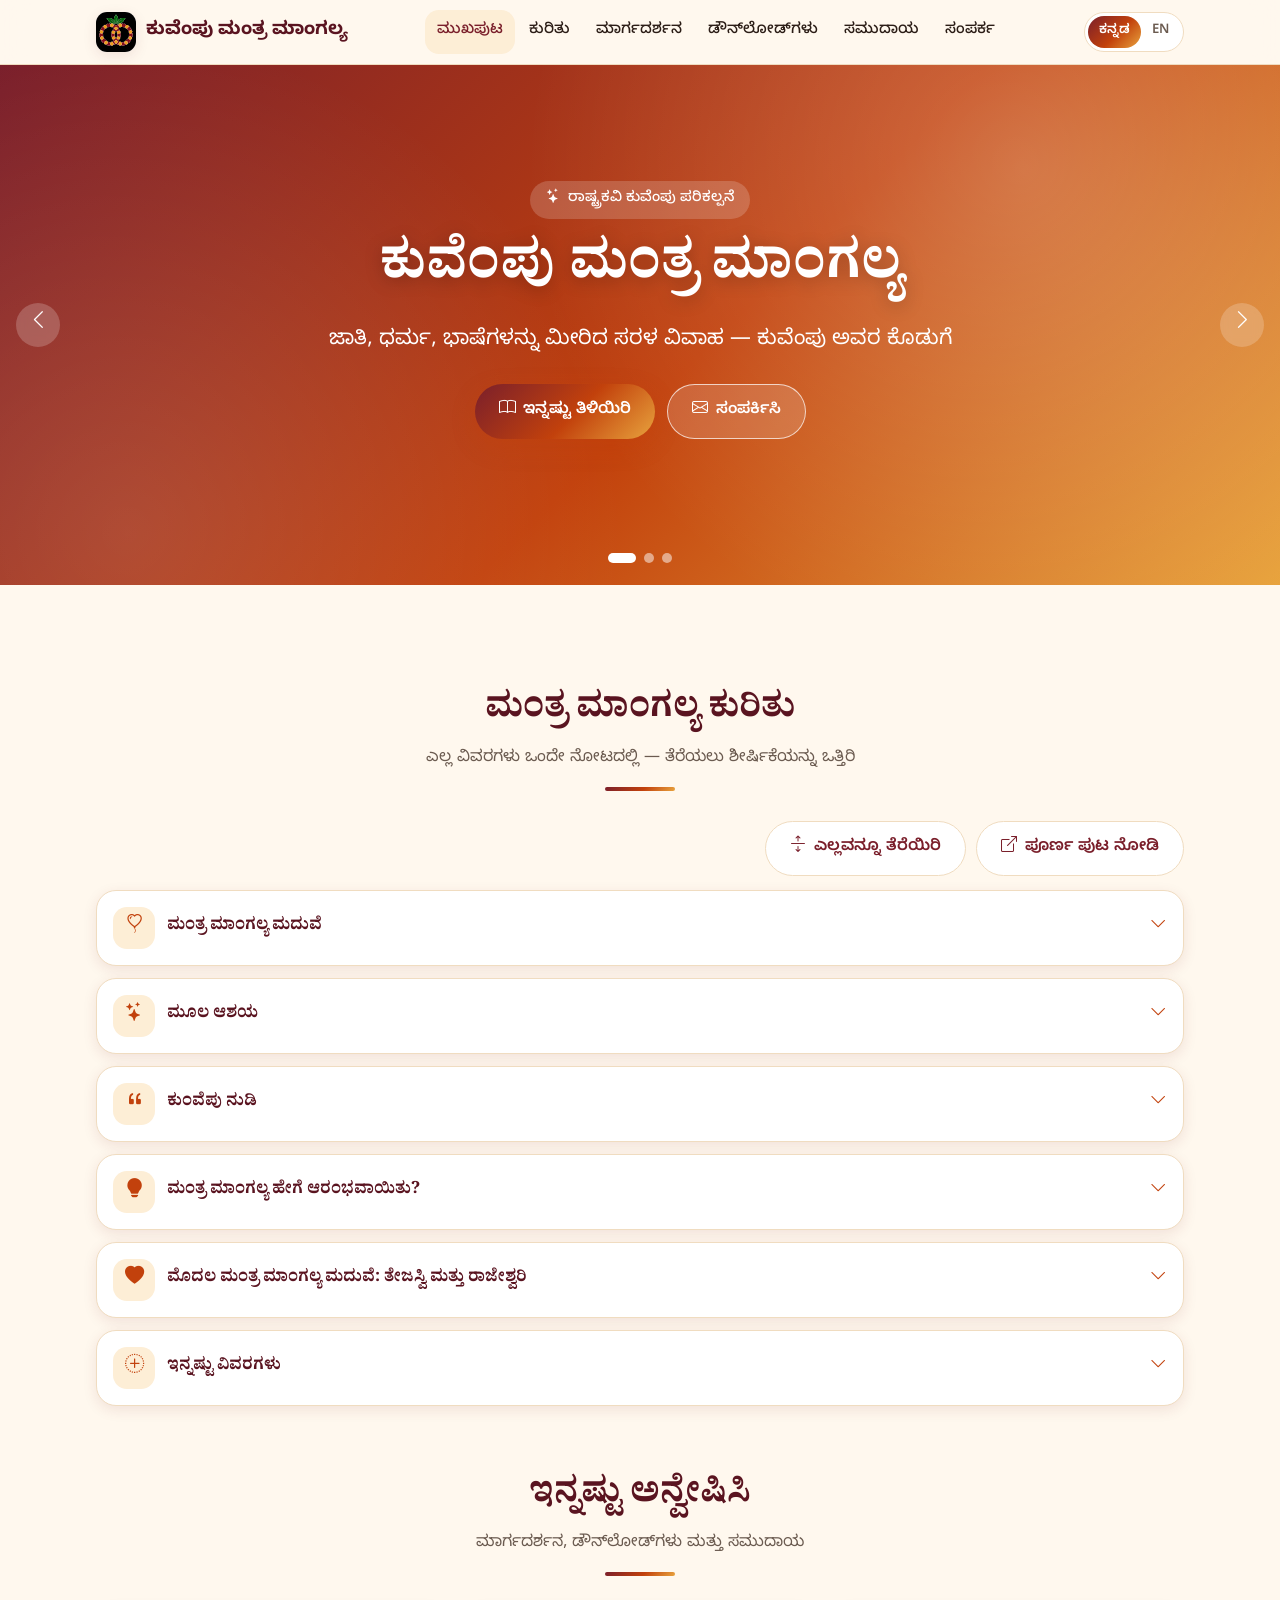
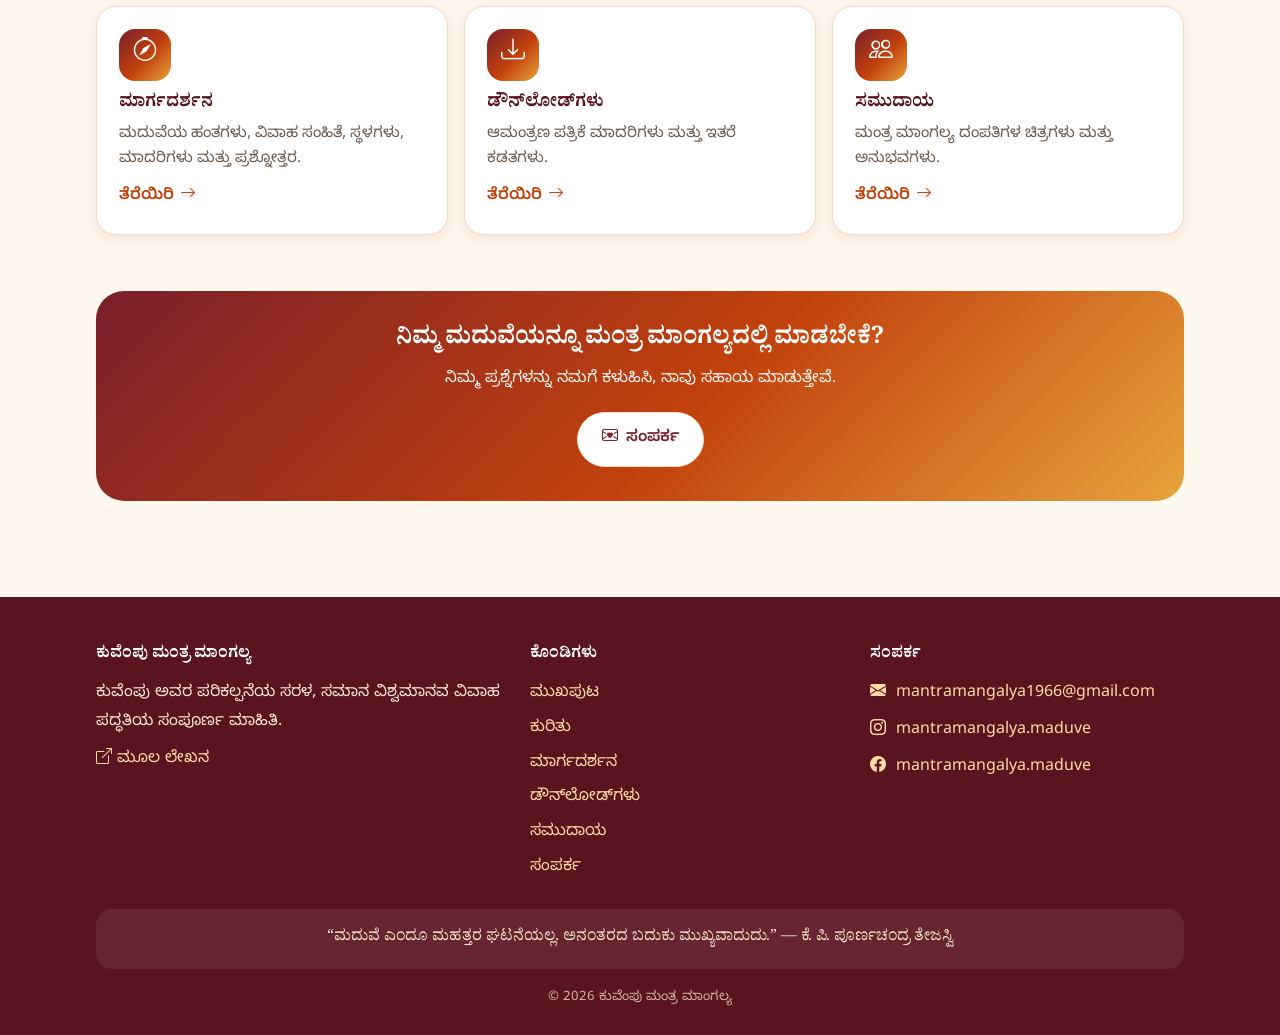
==== commit 4b2d3cc4: "Add files via upload" ====
--- a/frontend/index.html
+++ b/frontend/index.html
@@ -3,8 +3,8 @@
 <head>
 <meta charset="utf-8">
 <meta name="viewport" content="width=device-width, initial-scale=1, viewport-fit=cover">
-<title>ಮಂತ್ರ ಮಾಂಗಲ್ಯ | Kuvempu Mantra Mangalya</title>
-<meta name="description" content="ಮಂತ್ರ ಮಾಂಗಲ್ಯ — ಕುವೆಂಪು ಅವರ ಸರಳ ವಿಶ್ವಮಾನವ ವಿವಾಹ ಪದ್ಧತಿ. Kuvempu Mantra Mangalya — simple universal wedding tradition.">
+<title>ಕುವೆಂಪು ಮಂತ್ರ ಮಾಂಗಲ್ಯ | Kuvempu Mantra Mangalya</title>
+<meta name="description" content="ಕುವೆಂಪು ಮಂತ್ರ ಮಾಂಗಲ್ಯ — ಕುವೆಂಪು ಅವರ ಸರಳ ವಿಶ್ವಮಾನವ ವಿವಾಹ ಪದ್ಧತಿ. Kuvempu Mantra Mangalya — simple universal wedding tradition.">
 <meta name="theme-color" content="#7a1f2b">
 <link rel="icon" href="favicon.svg" type="image/svg+xml">
 <link rel="preconnect" href="https://fonts.googleapis.com"><link rel="preconnect" href="https://fonts.gstatic.com" crossorigin>
@@ -51,8 +51,7 @@
 
   <section class="block" style="padding-top:0"><div class="wrap">
     <div class="sec-head"><h2 data-i18n="home.explore.title"></h2><p data-i18n="home.explore.sub"></p></div>
-    <div class="cards">
-      <a class="card reveal" href="procedure/"><div class="ic"><i class="bi bi-list-check"></i></div><h3 data-i18n="nav.procedure"></h3><p data-i18n="card.procedure"></p><span class="more"><span data-i18n="card.open"></span> <i class="bi bi-arrow-right"></i></span></a>
+    <div class="cards c3">
       <a class="card reveal" href="guidance/"><div class="ic"><i class="bi bi-compass"></i></div><h3 data-i18n="nav.guidance"></h3><p data-i18n="card.guidance"></p><span class="more"><span data-i18n="card.open"></span> <i class="bi bi-arrow-right"></i></span></a>
       <a class="card reveal" href="downloads/"><div class="ic"><i class="bi bi-download"></i></div><h3 data-i18n="nav.downloads"></h3><p data-i18n="card.downloads"></p><span class="more"><span data-i18n="card.open"></span> <i class="bi bi-arrow-right"></i></span></a>
       <a class="card reveal" href="community/"><div class="ic"><i class="bi bi-people"></i></div><h3 data-i18n="nav.community"></h3><p data-i18n="card.community"></p><span class="more"><span data-i18n="card.open"></span> <i class="bi bi-arrow-right"></i></span></a>
--- a/frontend/css/style.css
+++ b/frontend/css/style.css
@@ -23,6 +23,7 @@
 .bar{display:flex;align-items:center;justify-content:space-between;height:64px;gap:10px}
 .brand{display:flex;align-items:center;gap:10px;font-weight:700;font-size:clamp(.92rem,4.3vw,1.15rem);color:var(--maroon-d);min-width:0}
 .brand [data-i18n]{white-space:nowrap;overflow:hidden;text-overflow:ellipsis}
+@media(max-width:520px){.brand [data-i18n]{white-space:normal;line-height:1.2;font-size:.92rem}}
 .brand-mark{flex:none}
 .brand-mark{width:38px;height:38px;border-radius:12px;background:var(--grad);display:grid;place-items:center;color:#fff;font-size:1.15rem;box-shadow:var(--shadow-s)}
 .actions{display:flex;align-items:center;gap:8px}
@@ -247,6 +248,159 @@
 .to-top{position:fixed;right:16px;bottom:18px;width:46px;height:46px;border-radius:50%;background:var(--grad);color:#fff;font-size:1.3rem;display:grid;place-items:center;box-shadow:var(--shadow);opacity:0;visibility:hidden;transform:translateY(12px);transition:.3s;z-index:40}
 .to-top.show{opacity:1;visibility:visible;transform:none}
 
+/* Logo beside site name */
+.brand-logo{width:40px;height:40px;border-radius:11px;object-fit:contain;flex:none;background:#fff;box-shadow:var(--shadow-s)}
+
+/* Great personalities cards (top of every page) */
+.pers{display:flex;gap:12px;overflow-x:auto;scroll-snap-type:x proximity;padding:6px 4px 12px;margin-top:26px;scrollbar-width:none;-webkit-overflow-scrolling:touch;text-align:center}
+.pers::-webkit-scrollbar{display:none}
+.pers>:first-child{margin-left:auto}.pers>:last-child{margin-right:auto}
+.pers-card{flex:0 0 auto;width:112px;scroll-snap-align:center;background:#fff;border-radius:18px;padding:8px 8px 10px;box-shadow:0 8px 22px rgba(0,0,0,.16);cursor:zoom-in;color:var(--maroon-d);animation:rise .6s both;transition:transform .25s}
+.pers-card:hover{transform:translateY(-4px)}
+.pers-img{aspect-ratio:3/4;border-radius:12px;background:var(--cream-2);display:grid;place-items:center;overflow:hidden}
+.pers-img img{width:100%;height:100%;object-fit:contain}
+.pers-card figcaption{font-size:.78rem;font-weight:700;line-height:1.35;margin-top:8px;min-height:2.7em;display:flex;align-items:center;justify-content:center}
+.pers-band{padding:30px 0 0}
+.pers-band .pers{margin-top:0}
+@media(min-width:700px){.pers{gap:16px}.pers-card{width:136px}.pers-card figcaption{font-size:.84rem}}
+
+/* Guidance page layout + tabs */
+[hidden]{display:none!important}
+.g-layout{display:grid;gap:22px;align-items:start}
+@media(min-width:980px){.g-layout{grid-template-columns:minmax(0,1fr) 300px}.g-side{position:sticky;top:84px}}
+.g-main{min-width:0}
+.tabs{display:flex;gap:6px;overflow-x:auto;padding:6px;background:#fff;border:1px solid var(--line);border-radius:20px;box-shadow:var(--shadow-s);margin-bottom:20px;position:sticky;top:70px;z-index:20;scrollbar-width:none}
+.tabs::-webkit-scrollbar{display:none}
+.tab{flex:0 0 auto;display:inline-flex;align-items:center;gap:8px;padding:10px 16px;min-height:44px;border-radius:14px;font-weight:600;font-size:.93rem;color:var(--muted);white-space:nowrap;transition:.25s}
+.tab i{font-size:1.05rem;color:var(--saffron)}
+.tab:hover{background:var(--cream-2);color:var(--maroon)}
+.tab.on{background:var(--grad);color:#fff;box-shadow:0 6px 16px rgba(194,65,12,.3)}
+.tab.on i{color:#fff}
+.pane-in{animation:rise .5s both}
+.ask-card{background:var(--grad);color:#fff;border-radius:24px;padding:24px 20px;text-align:center;box-shadow:var(--shadow);position:relative;overflow:hidden}
+.ask-card::before{content:"";position:absolute;right:-34px;bottom:-44px;width:150px;height:150px;border-radius:50%;background:rgba(255,255,255,.12)}
+.ask-ic{position:relative;width:60px;height:60px;border-radius:20px;background:rgba(255,255,255,.2);display:grid;place-items:center;font-size:1.8rem;margin:0 auto 12px}
+.ask-card h3{position:relative;color:#fff;font-size:1.15rem;margin-bottom:6px}
+.ask-card p{position:relative;opacity:.95;font-size:.95rem;margin-bottom:16px;line-height:1.65}
+.ask-card .btn{position:relative;background:#fff;color:var(--maroon);box-shadow:none}
+
+/* Guidance tab */
+.hl-row{display:grid;grid-template-columns:repeat(2,1fr);gap:10px;margin-bottom:22px}
+@media(min-width:700px){.hl-row{grid-template-columns:repeat(4,1fr)}}
+.hl{display:flex;align-items:center;gap:10px;background:#fff;border:1px solid var(--line);border-radius:16px;padding:12px;box-shadow:var(--shadow-s);font-weight:600;font-size:.86rem;line-height:1.35;color:var(--maroon-d)}
+.hl i{flex:none;width:36px;height:36px;border-radius:12px;background:var(--grad);color:#fff;display:grid;place-items:center;font-size:1.05rem}
+.phase{margin-bottom:34px}
+.phase-head{display:flex;align-items:center;gap:14px;margin-bottom:16px;padding:16px;border-radius:20px;background:linear-gradient(135deg,#fff3dc,#fff);border:1px solid var(--line)}
+.phase-head>div{flex:1;min-width:0}
+.phase-n{flex:none;width:46px;height:46px;border-radius:50%;background:var(--grad);color:#fff;display:grid;place-items:center;font:700 1.2rem 'Poppins',sans-serif;box-shadow:0 0 0 5px var(--cream-2)}
+.phase-head h3{font-size:1.25rem}
+.phase-head p{color:var(--muted);font-size:.92rem;line-height:1.5}
+.phase-ic{font-size:2rem;color:var(--gold);opacity:.75}
+.step-grid{display:grid;gap:14px;grid-template-columns:1fr}
+@media(min-width:640px){.step-grid{grid-template-columns:1fr 1fr}}
+.step{position:relative;background:#fff;border:1px solid var(--line);border-radius:20px;padding:20px 18px;box-shadow:var(--shadow-s);transition:transform .3s,box-shadow .3s}
+.step:hover{transform:translateY(-5px);box-shadow:var(--shadow)}
+.step-ic{width:48px;height:48px;border-radius:15px;background:var(--grad);color:#fff;display:grid;place-items:center;font-size:1.4rem;margin-bottom:10px}
+.step-tag{position:absolute;top:16px;right:14px;background:var(--cream-2);color:var(--saffron-d);font-size:.74rem;font-weight:700;padding:2px 11px;border-radius:99px}
+.step h4,.flow-card h4{font-family:'Noto Serif Kannada','Poppins',serif;font-size:1.02rem;color:var(--maroon-d);margin-bottom:4px;line-height:1.4}
+.step p,.flow-card p{color:var(--muted);font-size:.93rem;line-height:1.7}
+.flow{list-style:none;position:relative;padding:0 0 0 44px;margin:0}
+.flow::before{content:"";position:absolute;left:17px;top:8px;bottom:8px;width:3px;border-radius:9px;background:linear-gradient(var(--saffron),var(--gold))}
+.flow-item{position:relative;margin-bottom:12px}
+.flow-n{position:absolute;left:-44px;top:14px;width:36px;height:36px;border-radius:50%;background:var(--grad);color:#fff;display:grid;place-items:center;font:700 .9rem 'Poppins',sans-serif;box-shadow:0 0 0 5px var(--cream)}
+.flow-card{display:flex;gap:12px;background:#fff;border:1px solid var(--line);border-radius:18px;padding:14px;box-shadow:var(--shadow-s);transition:transform .25s}
+.flow-card:hover{transform:translateX(4px)}
+.flow-ic{flex:none;width:42px;height:42px;border-radius:13px;background:var(--cream-2);color:var(--saffron-d);display:grid;place-items:center;font-size:1.2rem}
+.callout{display:flex;gap:12px;align-items:center;margin-top:16px;padding:14px 16px;border-radius:16px;background:#fff3dc;border:1px dashed var(--saffron);color:var(--maroon-d);font-weight:600}
+.callout i{font-size:1.4rem;color:var(--saffron-d);flex:none}
+.mini-link{display:inline-flex;align-items:center;gap:6px;margin-top:8px;font-weight:600;font-size:.9rem;color:var(--saffron-d)}
+.mini-link:hover{color:var(--maroon)}
+
+/* Marriage Code tab */
+.code-dl{display:flex;flex-wrap:wrap;align-items:center;gap:12px;padding:16px;border-radius:20px;background:#fff;border:1px solid var(--line);box-shadow:var(--shadow-s);margin-bottom:18px}
+.code-dl-t{display:flex;gap:10px;align-items:center;flex:1 1 220px;color:var(--maroon-d)}
+.code-dl-t i{font-size:1.6rem;color:var(--saffron-d)}
+.code-dl-b{display:flex;gap:10px;flex-wrap:wrap}
+.code-dl .btn{padding:10px 18px;font-size:.92rem}
+.code-dl small{flex-basis:100%;color:var(--muted);font-size:.8rem}
+.code-bg{background:#fff;border:1px solid var(--line);border-left:5px solid var(--saffron);border-radius:0 18px 18px 0;padding:18px;margin-bottom:22px}
+.code-bg h3{display:flex;gap:8px;align-items:center;font-size:1.1rem;margin-bottom:10px}
+.code-bg h3 i{color:var(--saffron-d)}
+.code-bg p{margin-bottom:12px;text-align:justify;font-size:.97rem}
+.code-bg p:last-child{margin-bottom:0}
+.code-doc{position:relative;background:linear-gradient(#fffdf7,#fff9ec);border:1px solid #ecd6b0;border-radius:22px;padding:30px 18px;box-shadow:var(--shadow)}
+.code-doc::before{content:"";position:absolute;inset:8px;border:1.5px solid #e8c48a;border-radius:16px;pointer-events:none}
+.code-orn{text-align:center;color:var(--gold);font-size:1.8rem;line-height:1}
+.code-doc h3{text-align:center;font-size:1.5rem;margin:6px 0 16px}
+.code-to p{font-weight:700;margin-bottom:4px;color:var(--maroon-d)}
+.code-intro{margin:12px 0 16px;text-align:justify}
+.pledges{list-style:none;counter-reset:pl;display:grid;gap:10px;padding:0;margin:0}
+.pledges li{counter-increment:pl;position:relative;padding:12px 14px 12px 52px;background:rgba(255,255,255,.75);border-radius:14px;border:1px solid #f0dcc0}
+.pledges li::before{content:counter(pl);position:absolute;left:12px;top:12px;width:28px;height:28px;border-radius:50%;background:var(--grad);color:#fff;display:grid;place-items:center;font:700 .8rem 'Poppins',sans-serif}
+.pledges p{text-align:justify;line-height:1.8}
+.code-close{margin-top:18px;padding:16px;border-radius:16px;background:var(--cream-2);text-align:justify;font-weight:500}
+.sign-grid{display:grid;gap:18px;margin-top:20px}
+@media(min-width:640px){.sign-grid{grid-template-columns:1fr 1fr}}
+.sign{border-bottom:1.5px solid #8a6a4a;padding-top:30px;font-size:.9rem;color:var(--muted)}
+.sign-wit{margin-top:24px}
+.sign-wit>b{color:var(--maroon-d)}
+
+/* Marriage Venue tab */
+.v-intro,.faq-intro{color:var(--muted);margin-bottom:14px}
+.v-tools{display:grid;gap:10px;margin-bottom:16px}
+@media(min-width:760px){.v-tools{grid-template-columns:1.4fr 1fr 1.1fr}}
+.v-tools select{padding:12px 14px;border-radius:999px;border:1.5px solid var(--line);background:#fff;font:inherit;color:var(--ink);width:100%;min-width:0}
+.v-sort{display:flex;gap:8px}
+.dir-btn{flex:none;width:46px;border-radius:50%;background:#fff;border:1.5px solid var(--line);font-size:1.15rem;color:var(--saffron-d)}
+.tbl-wrap{background:#fff;border:1px solid var(--line);border-radius:18px;overflow:hidden;box-shadow:var(--shadow-s)}
+.vtable{width:100%;border-collapse:collapse;font-size:.93rem}
+.vtable th{background:var(--cream-2);text-align:left;padding:0;border-bottom:1px solid var(--line)}
+.vtable th button{width:100%;text-align:left;padding:13px 14px;font-weight:700;color:var(--maroon-d);display:flex;align-items:center;gap:6px}
+.vtable th button i{font-size:.8rem;color:var(--saffron-d)}
+.vtable td{padding:12px 14px;border-bottom:1px solid #f6e8d0;vertical-align:top;line-height:1.55;word-break:break-word}
+.vtable tr:last-child td{border-bottom:0}
+.vtable tbody tr:hover{background:#fffaf1}
+@media(max-width:700px){
+  .tbl-wrap{background:none;border:0;box-shadow:none;border-radius:0;overflow:visible}
+  .vtable,.vtable tbody,.vtable tr,.vtable td{display:block}
+  .vtable thead{display:none}
+  .vtable tr{background:#fff;border:1px solid var(--line);border-radius:16px;padding:6px 4px;margin-bottom:12px;box-shadow:var(--shadow-s)}
+  .vtable td{border:0;padding:6px 12px}
+  .vtable td::before{content:attr(data-label);display:block;font-size:.74rem;font-weight:700;color:var(--saffron-d);letter-spacing:.03em}
+}
+.pager{display:flex;flex-wrap:wrap;gap:12px;align-items:center;justify-content:space-between;margin-top:16px;font-size:.88rem;color:var(--muted)}
+.pg-btns{display:flex;gap:6px;align-items:center;flex-wrap:wrap}
+.pg-btns button{min-width:38px;height:38px;border-radius:12px;background:#fff;border:1.5px solid var(--line);font-weight:600;color:var(--maroon-d)}
+.pg-btns button.on{background:var(--grad);color:#fff;border-color:transparent}
+.pg-btns button:disabled{opacity:.4;cursor:default}
+.pg-size select{padding:6px 10px;border-radius:10px;border:1.5px solid var(--line);background:#fff;font:inherit}
+.na{text-align:center;color:var(--muted);padding:26px 16px;border:2px dashed #e8c48a;border-radius:18px;background:repeating-linear-gradient(45deg,#fffaf1,#fffaf1 12px,#fff6e6 12px,#fff6e6 24px)}
+.na i{display:block;font-size:2rem;color:var(--saffron);margin-bottom:4px}
+
+/* Samples & Links tab */
+.smp{margin-bottom:34px}
+.smp-h{display:flex;align-items:center;gap:12px;margin-bottom:14px}
+.smp-h h3{flex:1;font-size:1.15rem}
+.count{min-width:30px;height:30px;padding:0 10px;border-radius:99px;background:var(--cream-2);color:var(--saffron-d);font-weight:700;display:grid;place-items:center;font-size:.85rem}
+.vid-grid{display:grid;gap:14px;grid-template-columns:1fr}
+@media(min-width:600px){.vid-grid{grid-template-columns:1fr 1fr}}
+.vid{display:block;background:#fff;border:1px solid var(--line);border-radius:20px;overflow:hidden;box-shadow:var(--shadow-s);color:inherit;transition:transform .3s,box-shadow .3s}
+.vid:hover{transform:translateY(-5px);box-shadow:var(--shadow)}
+.vid-th{position:relative;aspect-ratio:16/9;display:grid;place-items:center;overflow:hidden}
+.vid-th img{position:absolute;inset:0;width:100%;height:100%;object-fit:cover}
+.vid-th.yt{background:linear-gradient(135deg,#b31217,#e52d27)}
+.vid-th.ig{background:linear-gradient(45deg,#f09433,#dc2743,#bc1888)}
+.vid-th.fb{background:linear-gradient(135deg,#1877f2,#0b5ed7)}
+.vid-th.ot{background:var(--grad)}
+.vid-pl{position:relative;z-index:1;font-size:3.2rem;color:#fff;filter:drop-shadow(0 4px 12px rgba(0,0,0,.4))}
+.vid-b{padding:14px 16px 16px}
+.vid-badge{display:inline-flex;gap:6px;align-items:center;font-size:.76rem;font-weight:700;padding:2px 10px;border-radius:99px;color:#fff;margin-bottom:6px}
+.vid-badge.yt{background:#e52d27}.vid-badge.ig{background:#c13584}.vid-badge.fb{background:#1877f2}.vid-badge.ot{background:var(--saffron-d)}
+.vid-b h4{font-size:1rem;line-height:1.45;color:var(--maroon-d)}
+.vid-b p{font-size:.88rem;color:var(--muted);line-height:1.6;margin-top:2px}
+.more-wrap{text-align:center;margin-top:14px}
+.gal-cap{position:absolute;left:0;right:0;bottom:0;padding:18px 10px 8px;background:linear-gradient(transparent,rgba(0,0,0,.62));color:#fff;font-size:.8rem;pointer-events:none}
+
 /* Reveal */
 .reveal{opacity:0;transform:translateY(26px);transition:opacity .7s ease,transform .7s ease}
 .reveal.in{opacity:1;transform:none}
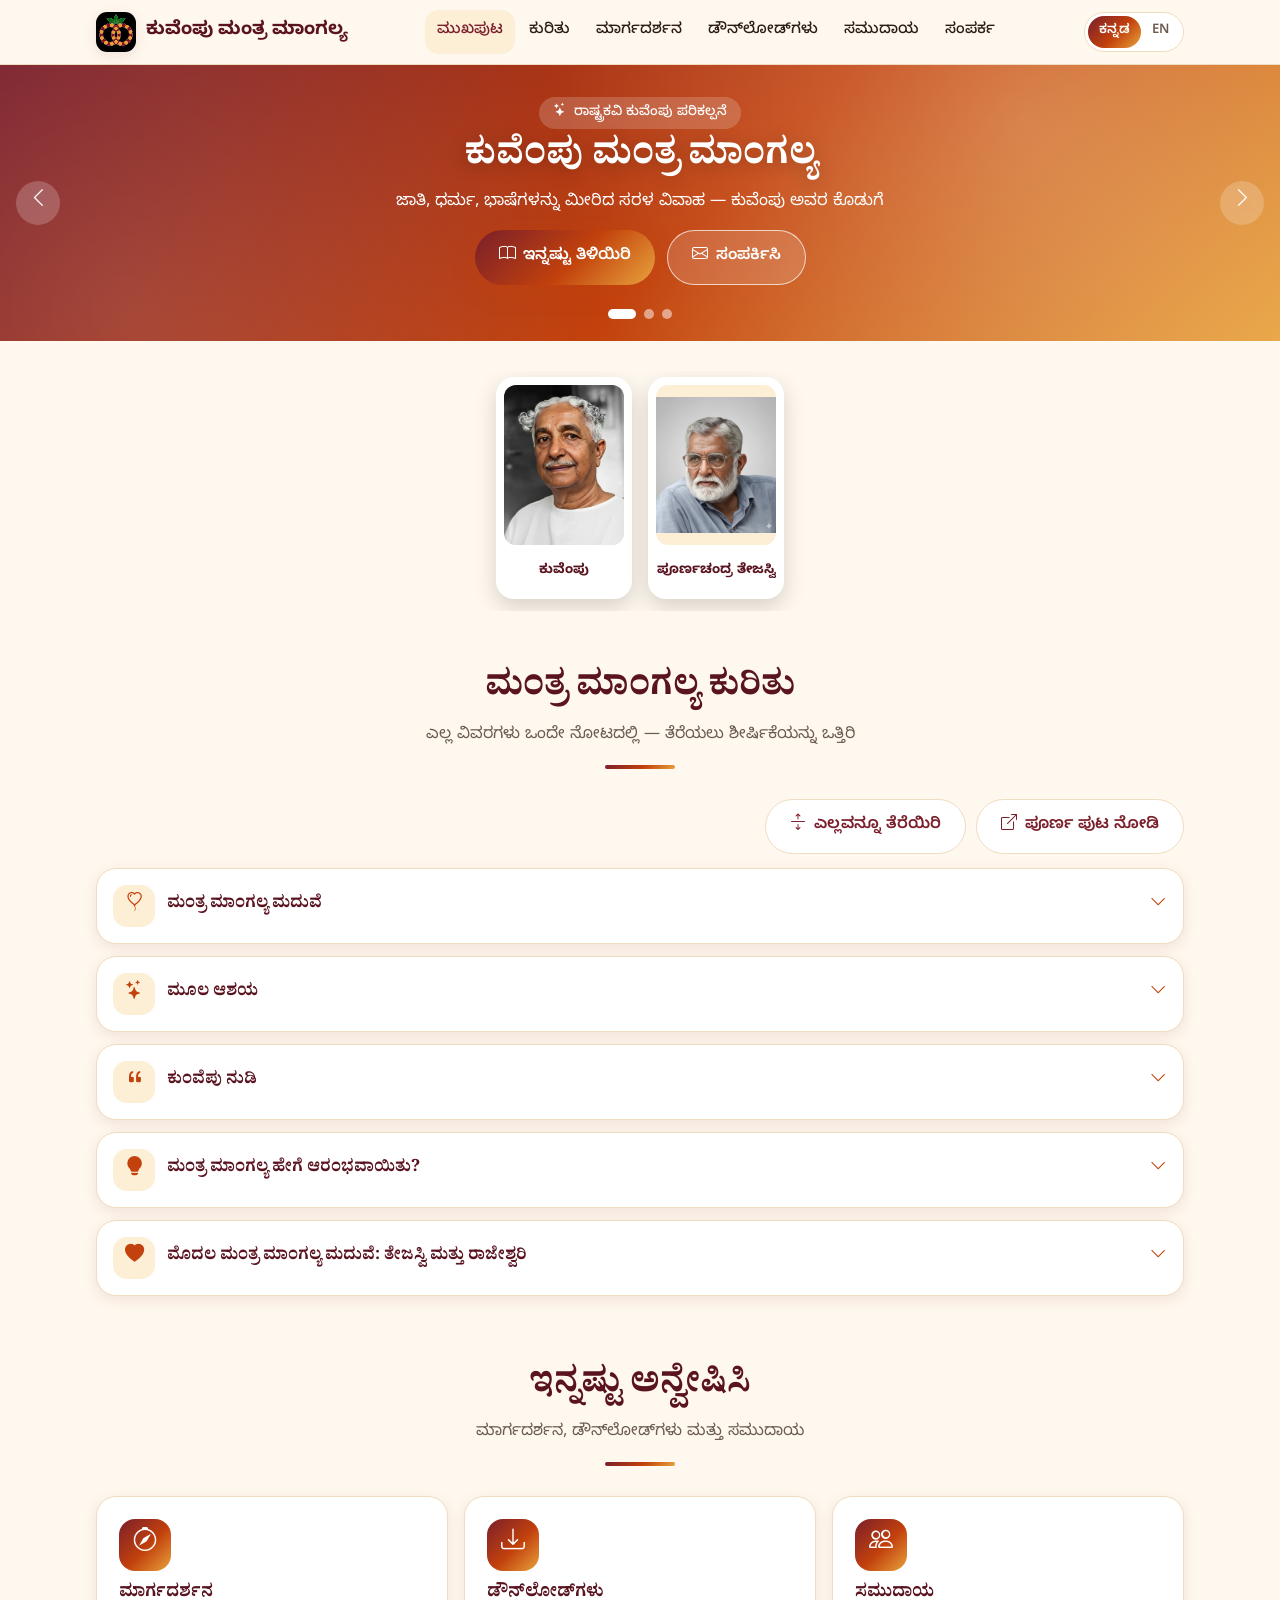
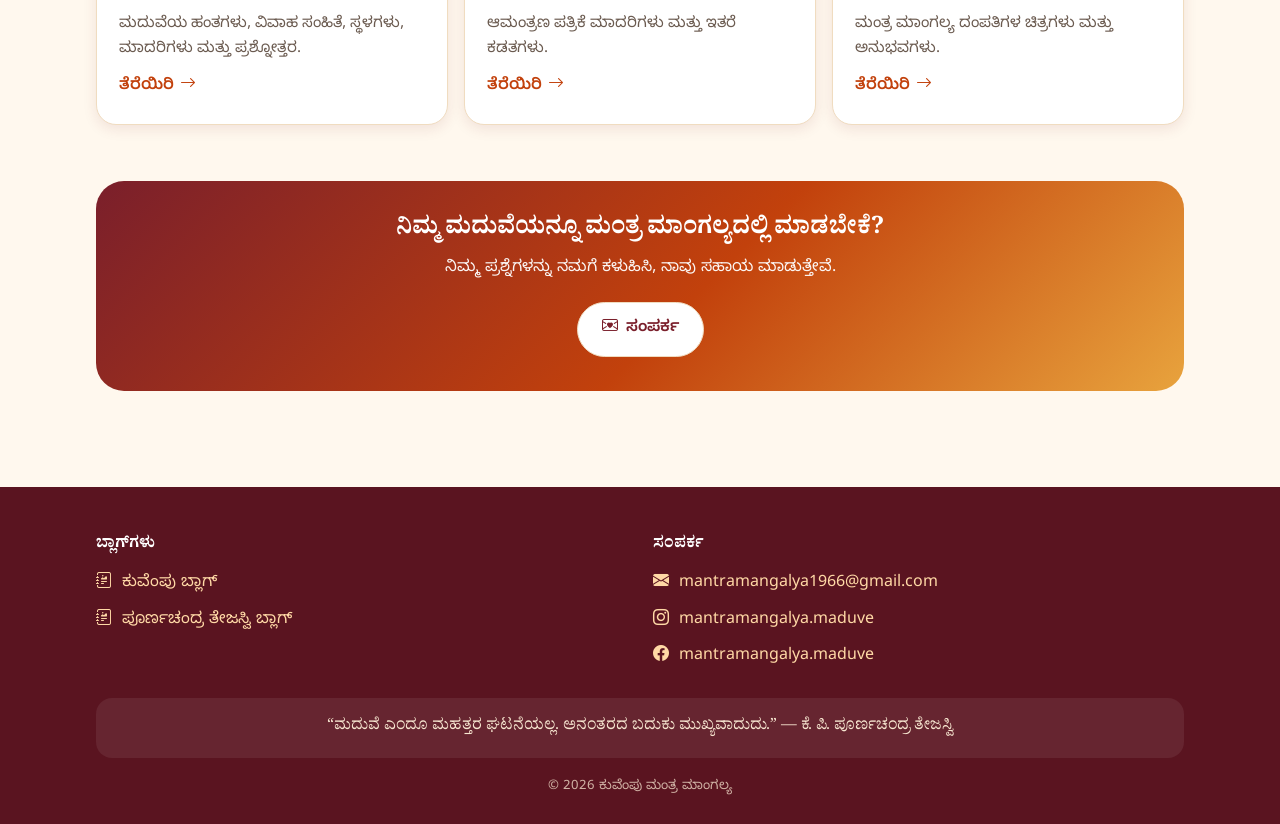
==== commit 75d4e158: "Add files via upload" ====
--- a/frontend/index.html
+++ b/frontend/index.html
@@ -65,6 +65,7 @@
 </main>
 <div id="app-footer"></div>
 <script src="js/config.js"></script>
+<script src="data/manifest.js"></script>
 <script src="js/i18n.js"></script>
 <script src="js/about-content.js"></script>
 <script src="js/app.js"></script>
--- a/frontend/css/style.css
+++ b/frontend/css/style.css
@@ -55,18 +55,18 @@
 .btn[disabled]{opacity:.7;pointer-events:none}
 
 /* Hero slider */
-.hero{position:relative;overflow:hidden;background:var(--maroon-d);color:#fff;min-height:520px}
-.slides{position:relative;min-height:520px}
-.slide{position:absolute;inset:0;display:flex;align-items:center;opacity:0;visibility:hidden;transition:opacity .9s,visibility .9s;background:var(--grad)}
+.hero{position:relative;overflow:hidden;background:var(--maroon-d);color:#fff;min-height:260px}
+.slides{position:relative;min-height:260px;display:grid}
+.slide{position:relative;grid-area:1/1;display:flex;align-items:center;opacity:0;visibility:hidden;transition:opacity .9s,visibility .9s;background:var(--grad)}
 .slide:nth-child(2){background:linear-gradient(135deg,#3b0f18,#8a2a2f 50%,#d9a441)}
 .slide:nth-child(3){background:linear-gradient(135deg,#7c2d12,#e8590c 60%,#fbbf24)}
 .slide.on{opacity:1;visibility:visible}
 .slide::before{content:"";position:absolute;inset:0;background:radial-gradient(circle at 80% 20%,rgba(255,255,255,.22),transparent 45%),radial-gradient(circle at 10% 90%,rgba(255,255,255,.12),transparent 40%)}
-.slide .wrap{position:relative;padding-top:40px;padding-bottom:70px;max-width:860px;text-align:center}
-.slide h1,.slide h2{color:#fff;font-size:clamp(1.9rem,6.5vw,3.4rem);margin-bottom:14px;text-shadow:0 3px 18px rgba(0,0,0,.25)}
-.slide p{font-size:clamp(1rem,3.2vw,1.3rem);opacity:.96;max-width:680px;margin:0 auto 24px}
+.slide .wrap{position:relative;padding-top:20px;padding-bottom:44px;max-width:860px;text-align:center}
+.slide h1,.slide h2{color:#fff;font-size:clamp(1.45rem,5vw,2.3rem);margin-bottom:8px;line-height:1.25;text-shadow:0 3px 18px rgba(0,0,0,.25)}
+.slide p{font-size:clamp(.88rem,2.6vw,1.02rem);line-height:1.55;opacity:.96;max-width:680px;margin:0 auto 14px}
 .slide .ctas{display:flex;gap:12px;justify-content:center;flex-wrap:wrap}
-.slide .badge{display:inline-flex;gap:8px;align-items:center;background:rgba(255,255,255,.18);padding:6px 16px;border-radius:999px;margin-bottom:16px;font-size:.9rem;font-weight:500}
+.slide .badge{display:inline-flex;gap:8px;align-items:center;background:rgba(255,255,255,.18);padding:4px 14px;border-radius:999px;margin-bottom:8px;font-size:.84rem;font-weight:500}
 .slide.on .wrap>*{animation:rise .8s both}
 .slide.on .wrap>*:nth-child(2){animation-delay:.12s}.slide.on .wrap>*:nth-child(3){animation-delay:.24s}.slide.on .wrap>*:nth-child(4){animation-delay:.36s}
 .s-arrow{position:absolute;top:50%;transform:translateY(-50%);width:44px;height:44px;border-radius:50%;background:rgba(255,255,255,.2);color:#fff;font-size:1.3rem;display:none;place-items:center;z-index:3;backdrop-filter:blur(6px)}
@@ -87,10 +87,10 @@
 .sec-head h2{font-size:clamp(1.5rem,5vw,2.2rem)}
 .sec-head p{color:var(--muted);max-width:620px;margin:8px auto 0}
 .sec-head::after{content:"";display:block;width:70px;height:4px;border-radius:9px;background:var(--grad);margin:14px auto 0}
-.page-hero{background:var(--grad);color:#fff;text-align:center;padding:48px 0 54px;position:relative;overflow:hidden}
-.page-hero h1{color:#fff;font-size:clamp(1.8rem,6vw,2.8rem)}
-.page-hero p{opacity:.95;max-width:640px;margin:8px auto 0}
-.page-hero .ic{width:64px;height:64px;border-radius:20px;background:rgba(255,255,255,.2);display:grid;place-items:center;font-size:1.9rem;margin:0 auto 14px;animation:floaty 6s ease-in-out infinite}
+.page-hero{background:var(--grad);color:#fff;text-align:center;padding:16px 0 18px;position:relative;overflow:hidden}
+.page-hero h1{color:#fff;font-size:clamp(1.35rem,4.6vw,1.7rem);line-height:1.25}
+.page-hero p{opacity:.95;max-width:640px;margin:4px auto 0;font-size:.88rem;line-height:1.5}
+.page-hero .ic{width:36px;height:36px;border-radius:12px;background:rgba(255,255,255,.2);display:grid;place-items:center;font-size:1.2rem;margin:0 auto 6px;animation:floaty 6s ease-in-out infinite}
 
 /* Accordion */
 .acc-tools{display:flex;justify-content:flex-end;gap:10px;margin-bottom:14px}
@@ -140,6 +140,8 @@
 @media(min-width:800px){.split{grid-template-columns:320px 1fr}.split.rev{grid-template-columns:1fr 320px}.split.rev>:first-child{order:2}}
 .gallery2{display:grid;grid-template-columns:1fr;gap:14px;margin-bottom:18px;align-items:start}
 @media(min-width:640px){.gallery2{grid-template-columns:1fr 1fr}}
+.gallery2 .img-frame,.gallery2 .img-frame.noimg{aspect-ratio:4/5;min-height:0}
+.gallery2 .img-frame img{width:100%;height:100%;object-fit:contain;background:var(--cream-2)}
 .ideals{display:grid;gap:12px}
 @media(min-width:640px){.ideals{grid-template-columns:1fr 1fr}}
 .ideal{display:flex;gap:12px;padding:14px;border-radius:16px;background:var(--cream);border:1px solid var(--line);transition:transform .25s,box-shadow .25s}
@@ -238,7 +240,7 @@
 .site-footer{background:var(--maroon-d);color:#f7e6d0;padding:44px 0 24px;margin-top:40px}
 .site-footer a{color:#ffd9a6}
 .foot-grid{display:grid;gap:26px}
-@media(min-width:800px){.foot-grid{grid-template-columns:1.3fr 1fr 1fr}}
+@media(min-width:800px){.foot-grid{grid-template-columns:1fr 1fr}}
 .site-footer h4{color:#fff;margin-bottom:10px;font-family:'Noto Serif Kannada',serif}
 .foot-links{list-style:none;display:grid;gap:6px}
 .foot-social{display:flex;flex-direction:column;gap:8px}
@@ -405,3 +407,44 @@
 .reveal{opacity:0;transform:translateY(26px);transition:opacity .7s ease,transform .7s ease}
 .reveal.in{opacity:1;transform:none}
 @media(prefers-reduced-motion:reduce){*{animation:none!important;transition:none!important}.reveal{opacity:1;transform:none}html{scroll-behavior:auto}}
+
+@media(max-width:600px){.page-hero .ic{display:none}}
+
+/* Smaller 'Need any help?' box */
+.ask-card{border-radius:18px;padding:14px 14px 16px}
+.ask-card .ask-ic{width:38px;height:38px;border-radius:12px;font-size:1.15rem;margin-bottom:6px}
+.ask-card h3{font-size:1rem;margin-bottom:4px}
+.ask-card p{font-size:.85rem;line-height:1.5;margin-bottom:10px}
+.ask-card .btn{padding:8px 16px;font-size:.88rem}
+.ask-card::before{width:90px;height:90px;right:-24px;bottom:-30px}
+
+/* Collapsible sections (Guidance phases, Photo Gallery, Downloads) */
+.c-head{cursor:pointer;user-select:none}
+.c-head:focus-visible{outline:3px solid var(--saffron);outline-offset:2px}
+.c-sec>.c-head .chev{margin-left:auto;flex:none}
+.c-sec.shut>.c-head .chev{transform:rotate(-90deg)}
+.c-sec.shut>.c-body{display:none}
+.c-sec:not(.phase){margin-bottom:22px}
+.c-sec:not(.phase)>.c-head{display:flex;align-items:center;gap:12px;padding:12px 14px;margin-bottom:14px;background:#fff;border:1px solid var(--line);border-radius:18px;box-shadow:var(--shadow-s)}
+.c-sec:not(.phase)>.c-head h3{flex:1;font-size:1.1rem}
+.phase.c-sec>.phase-head{margin-bottom:16px}
+.phase.c-sec.shut>.phase-head{margin-bottom:0}
+.phase-head .chev{font-size:1.2rem}
+.sec-note{display:flex;gap:10px;align-items:flex-start;margin-bottom:14px;padding:12px 14px;border-radius:14px;background:#fff7e6;border:1px solid #f1d9a8;color:var(--maroon-d);font-size:.92rem;line-height:1.6}
+.sec-note>i{color:var(--saffron-d);margin-top:3px}
+.faq-links{display:flex;flex-wrap:wrap;gap:6px 18px;margin-top:8px}
+
+/* Marriage Venue: compact search + filter */
+.v-tools{display:flex;flex-wrap:wrap;gap:8px;margin-bottom:14px}
+.v-tools .search{flex:1 1 180px;max-width:280px}
+.v-tools .search input{padding:8px 12px 8px 34px;font-size:.9rem}
+.v-tools .search i{left:12px;font-size:.9rem}
+.v-tools select{flex:0 1 190px;width:auto;padding:8px 12px;font-size:.9rem;min-width:0}
+
+/* Photo Gallery: videos use the same card grid as templates; smaller */
+.cards .vid{border-radius:16px}
+.cards .vid-b{padding:10px 12px 12px}
+.cards .vid-b h4{font-size:.92rem}
+.cards .vid-b p{font-size:.8rem;display:-webkit-box;-webkit-line-clamp:2;-webkit-box-orient:vertical;overflow:hidden}
+.cards .vid-pl{font-size:2.4rem}
+.pg-grid.masonry{margin-bottom:0}
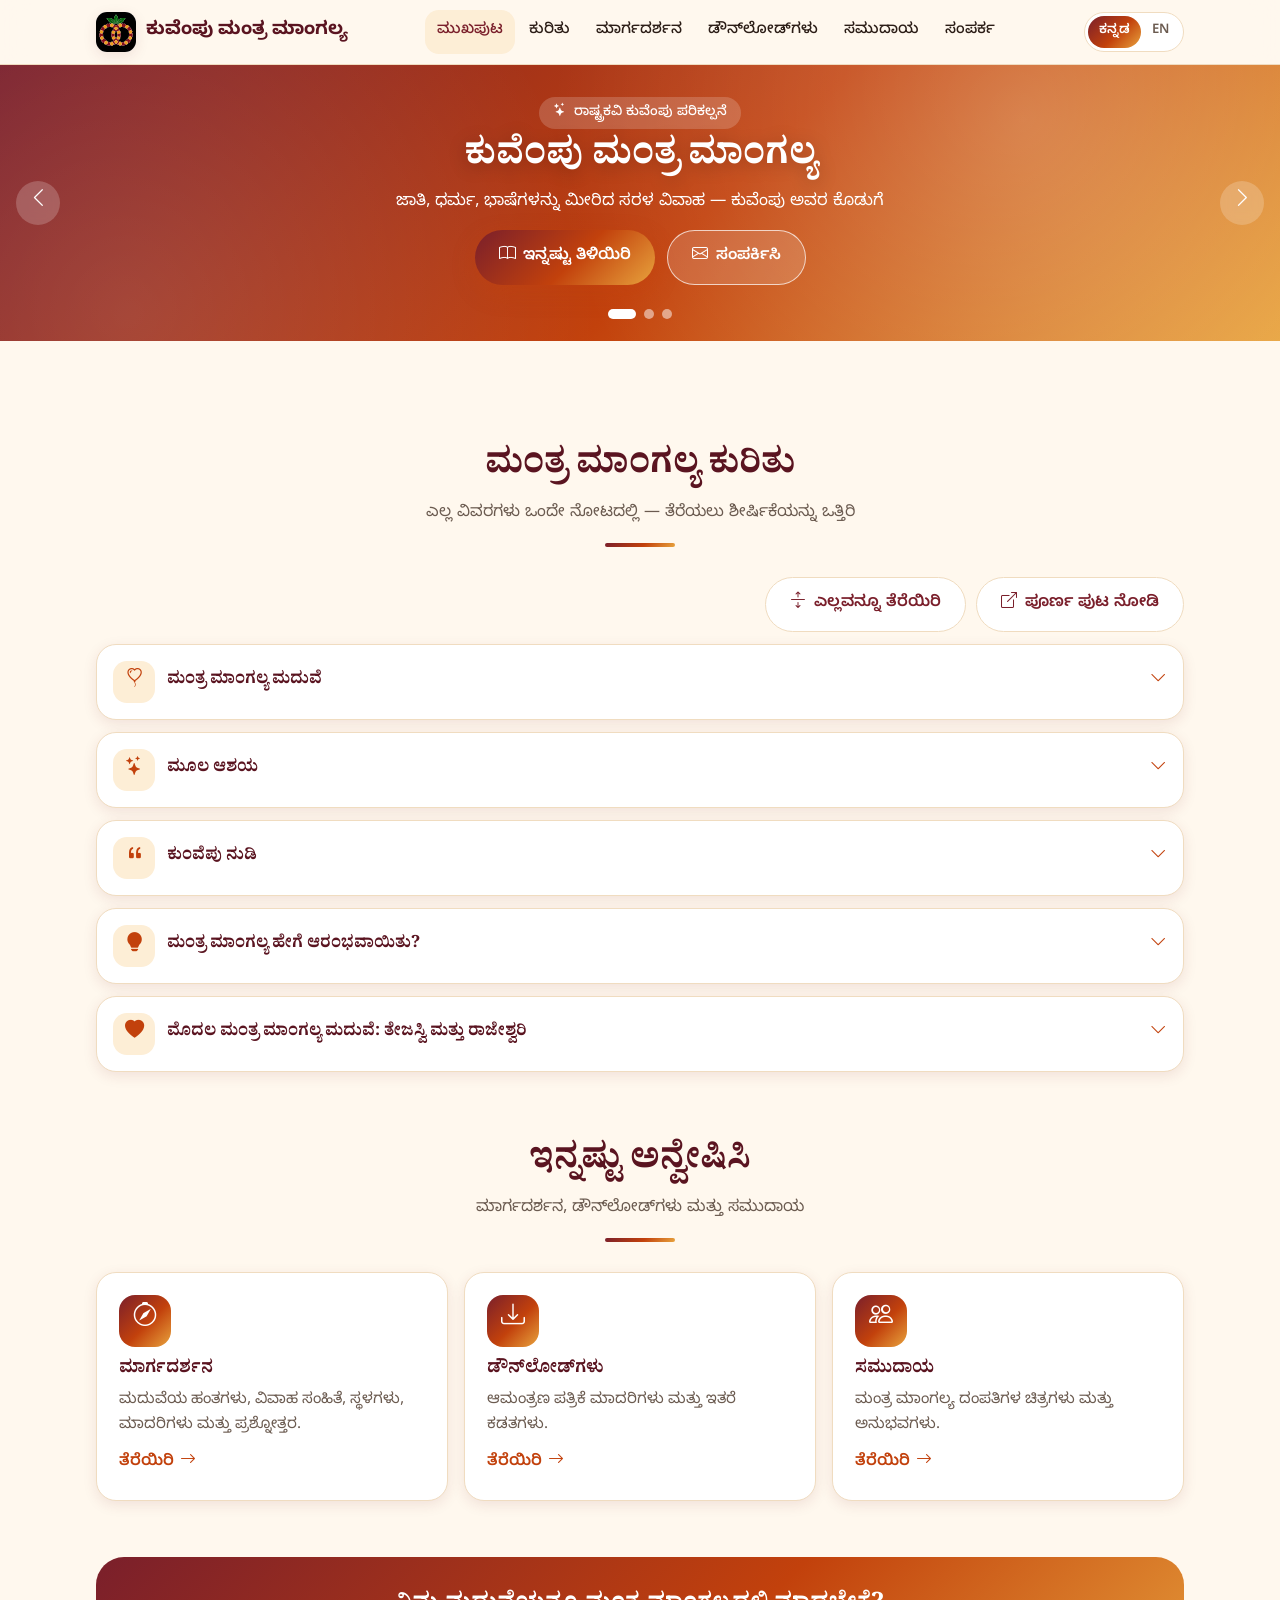
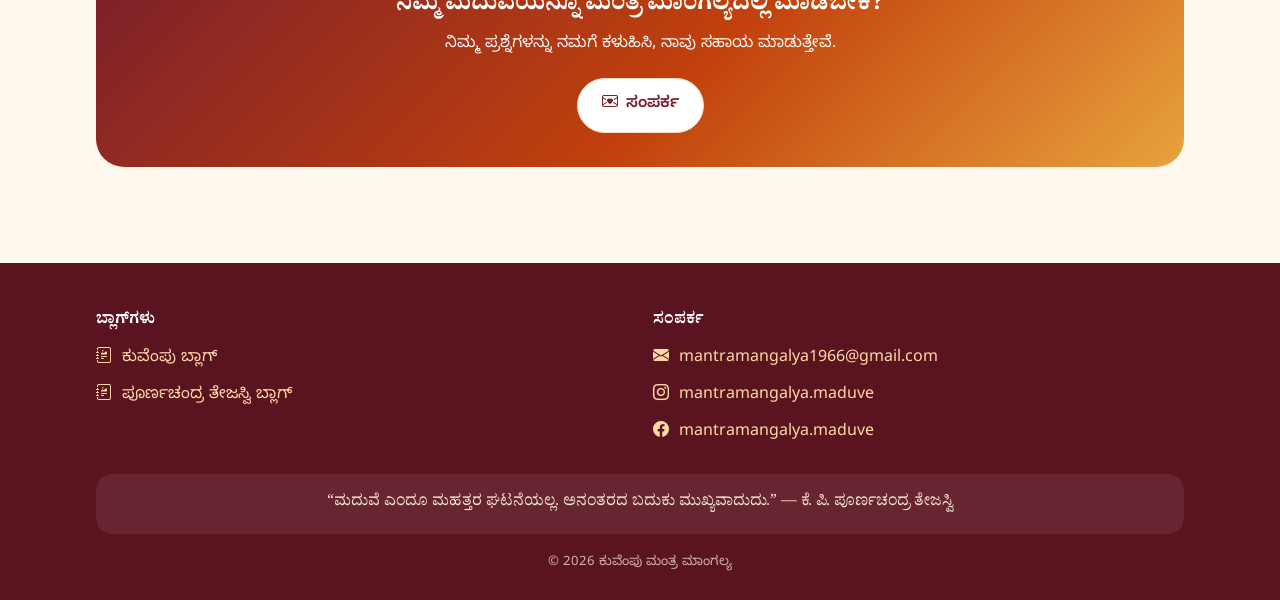
==== commit 5ca48053: "Add files via upload" ====
--- a/frontend/index.html
+++ b/frontend/index.html
@@ -1,6 +1,14 @@
 <!DOCTYPE html>
 <html lang="kn">
 <head>
+<!-- Google tag -->
+<script async src="https://www.googletagmanager.com/gtm.js?id=GTM-W94Q4SH7"></script>
+<script>
+  window.dataLayer = window.dataLayer || [];
+  function gtag(){dataLayer.push(arguments);}
+  gtag('js', new Date());
+</script>
+
 <meta charset="utf-8">
 <meta name="viewport" content="width=device-width, initial-scale=1, viewport-fit=cover">
 <title>ಕುವೆಂಪು ಮಂತ್ರ ಮಾಂಗಲ್ಯ | Kuvempu Mantra Mangalya</title>
--- a/frontend/css/style.css
+++ b/frontend/css/style.css
@@ -448,3 +448,61 @@
 .cards .vid-b p{font-size:.8rem;display:-webkit-box;-webkit-line-clamp:2;-webkit-box-orient:vertical;overflow:hidden}
 .cards .vid-pl{font-size:2.4rem}
 .pg-grid.masonry{margin-bottom:0}
+
+/* Guidance tabs: all five visible at once on phones (no sideways scrolling) */
+@media(max-width:700px){
+  .tabs{display:grid;grid-template-columns:repeat(5,minmax(0,1fr));gap:2px;overflow:visible;padding:4px}
+  .tab{flex-direction:column;justify-content:flex-start;gap:3px;padding:8px 2px 7px;min-height:56px;font-size:.66rem;line-height:1.25;white-space:normal;text-align:center;overflow-wrap:anywhere;border-radius:12px}
+  .tab i{font-size:1.15rem}
+}
+
+/* Community page */
+.com-intro{text-align:center;color:var(--muted);max-width:640px;margin:0 auto 22px}
+.couple-grid{display:grid;grid-template-columns:repeat(auto-fill,minmax(104px,1fr));gap:10px}
+@media(min-width:700px){.couple-grid{grid-template-columns:repeat(auto-fill,minmax(130px,1fr))}}
+.couple{position:relative;aspect-ratio:3/4;background:var(--cream-2);border:1px solid var(--line);border-radius:14px;overflow:hidden;box-shadow:var(--shadow-s);cursor:zoom-in;display:grid;place-items:center}
+.couple img{width:100%;height:100%;object-fit:contain;display:block}
+.card.says{position:relative;padding:22px 18px 16px}
+.says-q{font-size:2rem;color:var(--gold);line-height:1}
+.says-msg{margin:4px 0 14px;line-height:1.75;color:var(--ink)}
+.says-by{display:flex;flex-direction:column;gap:2px;font-size:.9rem;color:var(--maroon-d)}
+.says-by span{color:var(--muted);font-size:.84rem}
+.says-by span i{color:var(--saffron-d);margin-right:4px}
+
+/* Join community modal */
+.modal{position:fixed;inset:0;z-index:120;background:rgba(43,29,22,.6);display:flex;align-items:flex-start;justify-content:center;padding:14px;overflow-y:auto}
+.modal[hidden]{display:none}
+.modal-box{position:relative;background:#fff;border-radius:22px;max-width:620px;width:100%;margin:auto;padding:22px 18px 20px;box-shadow:0 20px 60px rgba(0,0,0,.35)}
+.modal-box h2{font-size:1.25rem;margin:0 36px 14px 0;color:var(--maroon-d)}
+.modal-x{position:absolute;top:12px;right:12px;width:38px;height:38px;border-radius:50%;background:var(--cream-2);color:var(--maroon-d);font-size:1.05rem}
+.j-sec{font-size:1rem;color:var(--saffron-d);margin:18px 0 10px;padding-bottom:6px;border-bottom:2px solid var(--cream-2)}
+.skip{display:flex;gap:8px;align-items:center;margin-top:6px;font-size:.88rem;color:var(--muted);font-weight:400}
+.skip input{width:auto;accent-color:var(--saffron-d)}
+.radios{display:flex;gap:22px;margin-top:6px}
+.radios label{display:flex;gap:8px;align-items:center;font-weight:500;margin:0}
+.radios input{width:auto;accent-color:var(--saffron-d)}
+.field input:disabled{opacity:.5}
+.btn-block{width:100%;justify-content:center}
+.alert a{text-decoration:underline;font-weight:700}
+
+/* Expand/collapse-all bar on every page (About excluded) */
+.c-sec.plain{margin-bottom:0}
+.c-sec.plain>.c-head{display:block;position:relative;padding:0 34px;margin-bottom:30px;background:none;border:0;border-radius:0;box-shadow:none}
+.c-sec.plain>.c-head .chev{position:absolute;right:0;top:10px;font-size:1.3rem}
+.c-sec.plain.shut>.c-head{margin-bottom:0}
+main>.block>.wrap>.acc-tools,.g-main>.acc-tools{margin-bottom:12px}
+
+/* Comments + Leave a Reply */
+.cm-list{display:grid;gap:12px}
+.cm{display:flex;gap:12px;background:#fff;border:1px solid var(--line);border-radius:18px;padding:14px;box-shadow:var(--shadow-s)}
+.cm-av{flex:none;font-size:2.1rem;line-height:1;color:var(--saffron-d)}
+.cm-b{min-width:0;flex:1}
+.cm-h{display:flex;flex-wrap:wrap;gap:4px 12px;align-items:baseline;margin-bottom:4px}
+.cm-h b{color:var(--maroon-d)}
+.cm-h small{color:var(--muted);font-size:.78rem}
+.cm-h small i{margin-right:3px}
+.cm-b p{line-height:1.7;word-break:break-word;overflow-wrap:anywhere}
+.cm-b p i{color:var(--gold);margin-right:6px}
+.cm-reply{display:flex;gap:8px;align-items:center;max-width:760px;margin:28px auto 12px;color:var(--maroon-d);font-size:1.15rem}
+.cm-reply i{color:var(--saffron-d)}
+#cmList{max-width:760px;margin:0 auto}
